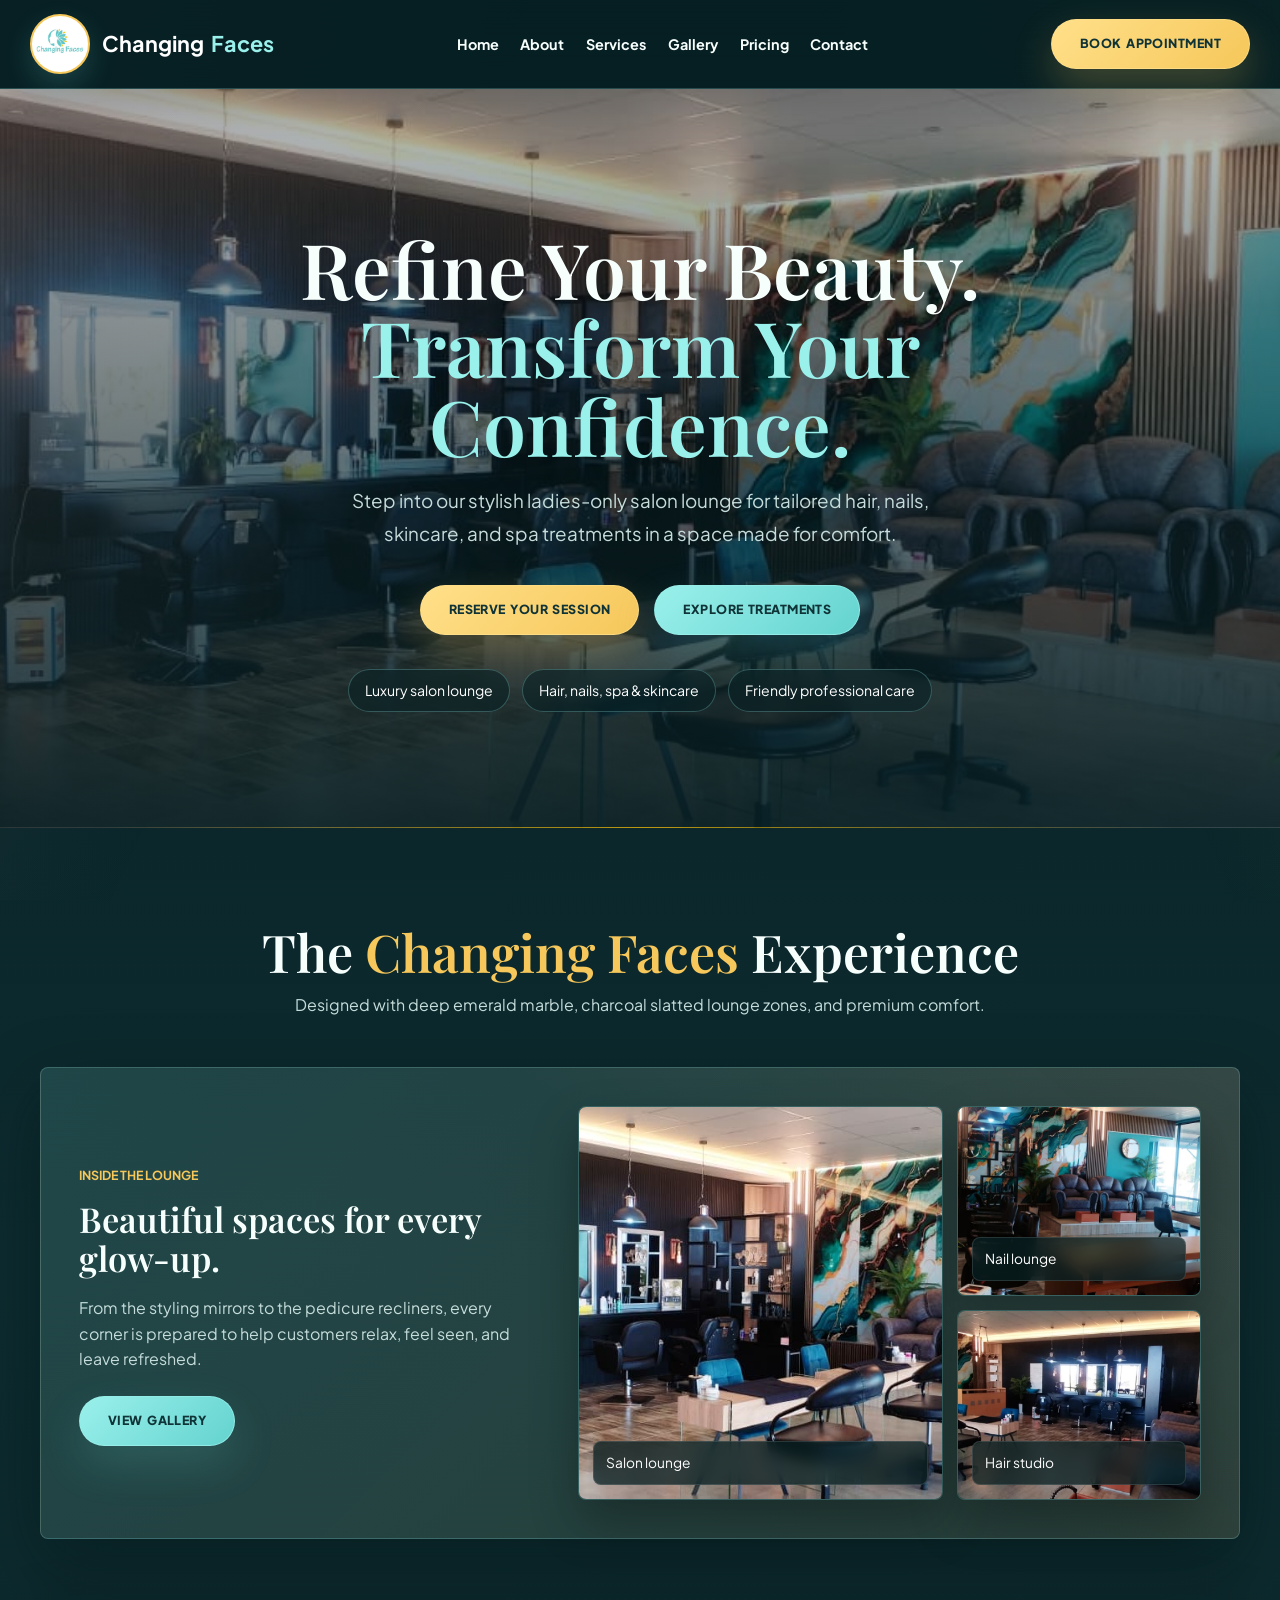
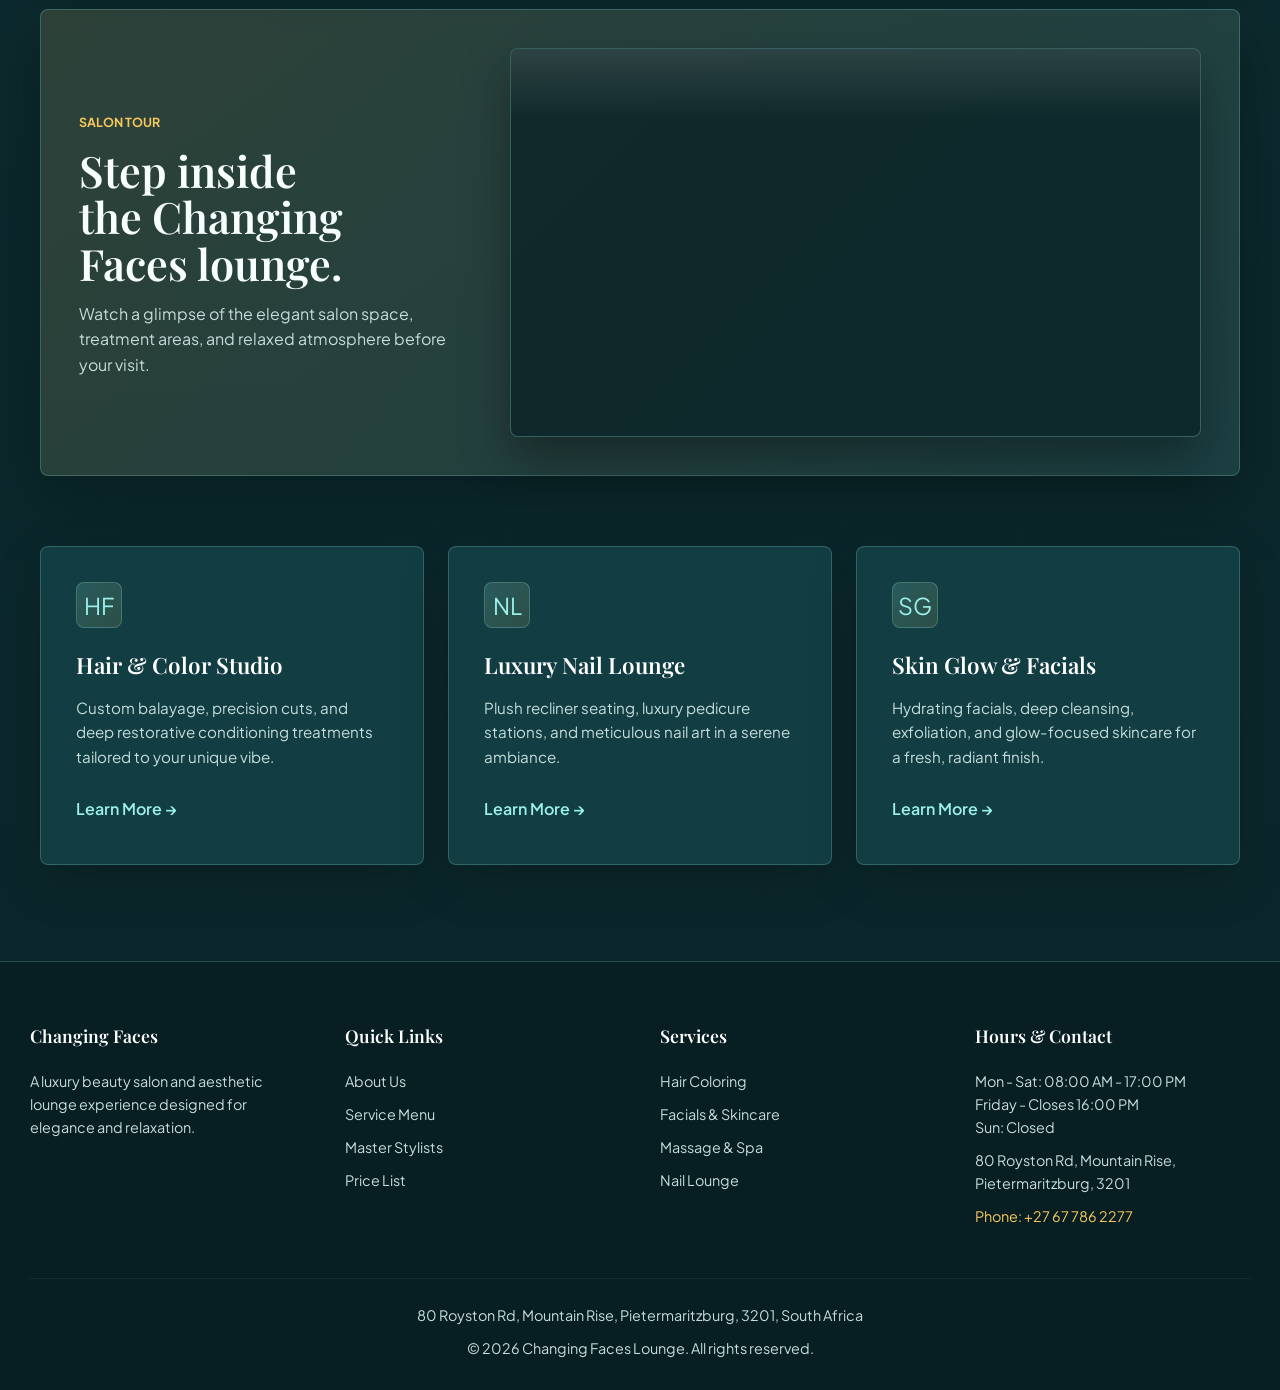
==== index.html @ 9267ea45 "Add files via upload" ====
<!DOCTYPE html>
<html lang="en">
<head>
  <meta charset="UTF-8">
    <meta name="viewport" content="width=device-width, initial-scale=1.0, maximum-scale=1.0, user-scalable=no">
    <title>Changing Faces | Luxury Beauty, Salon & Spa Lounge</title>
   <link rel="icon" type="image/png" sizes="32x32" href="images/Logo.jpeg">
   <link rel="icon" type="image/png" sizes="16x16" href="images/Logo.jpeg">
   <link rel="apple-touch-icon" sizes="180x180" href="images/Logo.jpeg">
  <link rel="stylesheet" href="styles.css">
  <link rel="preconnect" href="https://fonts.googleapis.com">
  <link rel="preconnect" href="https://fonts.gstatic.com" crossorigin>
  <link href="https://fonts.googleapis.com/css2?family=Playfair+Display:ital,wght@0,600;0,700;1,400&family=Plus+Jakarta+Sans:wght@400;500;600;700&display=swap" rel="stylesheet">
</head>
<body>

  <!-- Navigation -->
  <header class="header">
    <div class="nav-container">
      <a href="index.html" class="logo-brand">
        <img src="images/Logo.jpeg" alt="Changing Faces logo" class="site-logo">
        <span class="brand-name">Changing <span class="teal-text">Faces</span></span>
      </a>
      <ul class="nav-menu">
        <li><a href="index.html" class="nav-link">Home</a></li>
        <li><a href="about.html" class="nav-link">About</a></li>
        <li><a href="services.html" class="nav-link">Services</a></li>
        <li><a href="gallery.html" class="nav-link">Gallery</a></li>
        <li><a href="pricing.html" class="nav-link">Pricing</a></li>
        <li><a href="contact.html" class="nav-link">Contact</a></li>
      </ul>
      <a href="https://wa.me/27677862277?text=Hi%20Changing%20Faces%2C%20I%20would%20like%20to%20make%20an%20inquiry." class="btn-gold">Book Appointment</a>
    </div>
  </header>

  <!-- Hero Section -->
  <section class="hero home-hero">
    <h1 class="hero-title">Refine Your Beauty.<br><span class="teal-text">Transform Your Confidence.</span></h1>
    <p class="hero-subtitle">Step into our stylish ladies-only salon lounge for tailored hair, nails, skincare, and spa treatments in a space made for comfort.</p>
    <div class="hero-actions">
      <a href="https://wa.me/27677862277?text=Hi%20Changing%20Faces%2C%20I%20would%20like%20to%20make%20an%20inquiry." class="btn-gold">Reserve Your Session</a>
      <a href="services.html" class="btn-primary">Explore Treatments</a>
    </div>
    <div class="hero-points" aria-label="Changing Faces highlights">
      <span>Luxury salon lounge</span>
      <span>Hair, nails, spa & skincare</span>
      <span>Friendly professional care</span>
    </div>
  </section>

  <!-- Highlights Grid -->
  <main class="container">
    <h2 class="section-title">The <span class="gold-text">Changing Faces</span> Experience</h2>
    <p class="section-desc">Designed with deep emerald marble, charcoal slatted lounge zones, and premium comfort.</p>

    <section class="salon-showcase" aria-label="Changing Faces salon interior">
      <div class="showcase-copy">
        <span class="eyebrow">Inside The Lounge</span>
        <h2>Beautiful spaces for every glow-up.</h2>
        <p>From the styling mirrors to the pedicure recliners, every corner is prepared to help customers relax, feel seen, and leave refreshed.</p>
        <a href="gallery.html" class="btn-primary">View Gallery</a>
      </div>
      <div class="photo-collage">
        <figure class="photo-card photo-card-large">
          <img src="images/Pic 4.jpg" alt="Changing Faces salon chairs and lounge area">
          <figcaption>Salon lounge</figcaption>
        </figure>
        <figure class="photo-card">
          <img src="images/Pic 2.jpg" alt="Luxury pedicure recliners and salon seating">
          <figcaption>Nail lounge</figcaption>
        </figure>
        <figure class="photo-card">
          <img src="images/Pic 3.jpg" alt="Hair styling station inside Changing Faces">
          <figcaption>Hair studio</figcaption>
        </figure>
      </div>
    </section>

    <section class="video-feature" aria-label="Changing Faces salon video tour">
      <div class="video-copy">
        <span class="eyebrow">Salon Tour</span>
        <h2>Step inside the Changing Faces lounge.</h2>
        <p>Watch a glimpse of the elegant salon space, treatment areas, and relaxed atmosphere before your visit.</p>
      </div>
      <div class="video-frame">
        <iframe
          src="https://drive.google.com/file/d/1gehz0PmXi0O-mZowRQmbbUxDyWVu-AMi/preview"
          title="Changing Faces salon video tour"
          allow="autoplay; fullscreen"
          allowfullscreen
          loading="lazy"></iframe>
      </div>
    </section>

    <div class="grid-3">
      <div class="card">
        <div class="card-icon" aria-hidden="true">HF</div>
        <h3 class="card-title">Hair & Color Studio</h3>
        <p class="card-text">Custom balayage, precision cuts, and deep restorative conditioning treatments tailored to your unique vibe.</p>
        <a href="hair-styling.html" class="teal-text" style="font-weight: 600;">Learn More &rarr;</a>
      </div>

      <div class="card">
        <div class="card-icon" aria-hidden="true">NL</div>
        <h3 class="card-title">Luxury Nail Lounge</h3>
        <p class="card-text">Plush recliner seating, luxury pedicure stations, and meticulous nail art in a serene ambiance.</p>
        <a href="nail-lounge.html" class="teal-text" style="font-weight: 600;">Learn More &rarr;</a>
      </div>

      <div class="card">
        <div class="card-icon" aria-hidden="true">SG</div>
        <h3 class="card-title">Skin Glow & Facials</h3>
        <p class="card-text">Hydrating facials, deep cleansing, exfoliation, and glow-focused skincare for a fresh, radiant finish.</p>
        <a href="facials-skincare.html" class="teal-text" style="font-weight: 600;">Learn More &rarr;</a>
      </div>
    </div>
  </main>

  <!-- Footer -->
  <footer class="footer">
    <div class="footer-grid">
      <div>
        <h3 class="footer-title">Changing Faces</h3>
        <p>A luxury beauty salon and aesthetic lounge experience designed for elegance and relaxation.</p>
      </div>
      <div>
        <h4 class="footer-title">Quick Links</h4>
        <ul class="footer-links">
          <li><a href="about.html">About Us</a></li>
          <li><a href="services.html">Service Menu</a></li>
          <li><a href="team.html">Master Stylists</a></li>
          <li><a href="pricing.html">Price List</a></li>
        </ul>
      </div>
      <div>
        <h4 class="footer-title">Services</h4>
        <ul class="footer-links">
          <li><a href="hair-coloring.html">Hair Coloring</a></li>
          <li><a href="facials-skincare.html">Facials & Skincare</a></li>
          <li><a href="massage-spa.html">Massage & Spa</a></li>
          <li><a href="nail-lounge.html">Nail Lounge</a></li>
        </ul>
      </div>
      <div>
        <h4 class="footer-title">Hours & Contact</h4>
        <p>Mon - Sat: 08:00 AM - 17:00 PM</p>
        <p>Friday - Closes 16:00 PM</p>
        <p>Sun: Closed </p>
        <p style="margin-top: 10px;">80 Royston Rd, Mountain Rise, Pietermaritzburg, 3201</p>
        <p style="margin-top: 10px;" class="gold-text">Phone: +27 67 786 2277</p>
      </div>
    </div>
    <div class="footer-bottom">
      <p class="footer-address">80 Royston Rd, Mountain Rise, Pietermaritzburg, 3201, South Africa</p>
      <p>&copy; 2026 Changing Faces Lounge. All rights reserved.</p>
    </div>
  </footer>

</body>
</html>
---- styles.css ----
/* ==========================================================================
   CHANGING FACES LUXURY SALON & SPA - MAIN STYLESHEET
   Palette: Logo Aqua (#60C8C8), Petal Yellow (#F8C000), Deep Teal (#123A3E)
   ========================================================================== */

:root {
  --primary-teal: #64d3cf;
  --teal-light: #9af0eb;
  --teal-dark: #0f3337;
  --accent-gold: #f6c75a;
  --gold-hover: #ffe08a;
  --rose-accent: #eaa0a8;
  --ink: #071f23;
  --bg-dark: #0d2b2f;
  --bg-card: rgba(20, 67, 72, 0.86);
  --bg-light: #f8fcfb;
  --text-main: #f7fffd;
  --text-dark: #173134;
  --text-muted: #c5dcda;
  --border-color: rgba(154, 240, 235, 0.22);
  --shadow-soft: 0 24px 70px rgba(3, 18, 20, 0.42);
  --shadow-glow: 0 18px 44px rgba(100, 211, 207, 0.18);
  --font-heading: 'Playfair Display', serif;
  --font-body: 'Plus Jakarta Sans', sans-serif;
  --transition: all 0.35s cubic-bezier(0.4, 0, 0.2, 1);
}

/* Reset & Base Styles */
* {
  margin: 0;
  padding: 0;
  box-sizing: border-box;
}

body {
  font-family: var(--font-body), system-ui, sans-serif;
  background:
    linear-gradient(180deg, #071f23 0%, var(--bg-dark) 42%, #0a2529 100%);
  color: var(--text-main);
  line-height: 1.6;
  overflow-x: hidden;
  width: 100%;
  min-height: 100vh;
}

body::before {
  content: '';
  position: fixed;
  inset: 0;
  pointer-events: none;
  background:
    linear-gradient(115deg, rgba(234, 160, 168, 0.08), transparent 32%),
    linear-gradient(245deg, rgba(246, 199, 90, 0.08), transparent 28%);
  z-index: -1;
}

a {
  text-decoration: none;
  color: inherit;
  transition: var(--transition);
}

img {
  max-width: 100%;
  display: block;
}

::selection {
  background: rgba(246, 199, 90, 0.32);
  color: #fff;
}

/* Typography */
h1, h2, h3, h4 {
  font-family: var(--font-heading), Georgia, serif;
  font-weight: 600;
  letter-spacing: 0;
}

.gold-text {
  color: var(--accent-gold);
}

.teal-text {
  color: var(--teal-light);
}

/* Buttons & Interactive Elements */
.btn-primary {
  display: inline-flex;
  align-items: center;
  justify-content: center;
  min-height: 48px;
  padding: 14px 28px;
  background: linear-gradient(135deg, var(--teal-light), var(--primary-teal));
  color: var(--teal-dark);
  border: 1px solid rgba(154, 240, 235, 0.72);
  border-radius: 999px;
  font-weight: 800;
  letter-spacing: 0.035em;
  word-spacing: 0.16em;
  text-transform: uppercase;
  font-size: 0.78rem;
  cursor: pointer;
  box-shadow: var(--shadow-glow);
  transition: var(--transition);
  text-align: center;
}

.btn-primary:hover {
  transform: translateY(-2px);
  box-shadow: 0 20px 42px rgba(100, 211, 207, 0.28);
  background: linear-gradient(135deg, #c3fffb, var(--primary-teal));
}

.btn-gold {
  display: inline-flex;
  align-items: center;
  justify-content: center;
  min-height: 48px;
  padding: 14px 28px;
  background: linear-gradient(135deg, var(--gold-hover), var(--accent-gold));
  color: var(--teal-dark);
  border: 1px solid rgba(255, 224, 138, 0.7);
  border-radius: 999px;
  font-weight: 800;
  letter-spacing: 0.035em;
  word-spacing: 0.16em;
  text-transform: uppercase;
  font-size: 0.78rem;
  cursor: pointer;
  box-shadow: 0 18px 42px rgba(246, 199, 90, 0.24);
  transition: var(--transition);
  text-align: center;
}

.btn-gold:hover {
  transform: translateY(-2px);
  box-shadow: 0 22px 48px rgba(255, 224, 138, 0.35);
  background: linear-gradient(135deg, #fff0b8, var(--accent-gold));
}

/* Header & Navigation */
.header {
  position: sticky;
  top: 0;
  width: 100%;
  background: rgba(7, 31, 35, 0.84);
  backdrop-filter: blur(18px);
  border-bottom: 1px solid var(--border-color);
  box-shadow: 0 16px 40px rgba(0, 0, 0, 0.2);
  z-index: 1000;
}

.nav-container {
  max-width: 1300px;
  margin: 0 auto;
  display: flex;
  justify-content: space-between;
  align-items: center;
  gap: 22px;
  padding: 14px 30px;
}

.logo-brand {
  display: flex;
  align-items: center;
  gap: 12px;
  font-size: 1.35rem;
  font-weight: 700;
  color: #FFFFFF;
}

.site-logo {
  width: 60px;
  height: 60px;
  object-fit: contain;
  border-radius: 50%;
  background: #FFFFFF;
  padding: 4px;
  border: 2px solid var(--accent-gold);
  box-shadow: 0 12px 28px rgba(100, 211, 207, 0.2);
}

.brand-name {
  display: inline-flex;
  flex-wrap: wrap;
  column-gap: 0.32em;
  line-height: 1.1;
}

.nav-menu {
  display: flex;
  align-items: center;
  gap: clamp(12px, 1.7vw, 24px);
  list-style: none;
  min-width: 0;
}

.nav-link {
  font-size: 0.9rem;
  font-weight: 700;
  color: var(--text-main);
  position: relative;
  padding: 6px 0;
  white-space: nowrap;
}

.nav-link::after {
  content: '';
  position: absolute;
  bottom: 0;
  left: 0;
  width: 0%;
  height: 2px;
  background-color: var(--accent-gold);
  transition: var(--transition);
}

.nav-link:hover {
  color: var(--teal-light);
}

.nav-link:hover::after {
  width: 100%;
}

/* Hero Section */
.hero {
  position: relative;
  padding: clamp(92px, 12vw, 140px) 30px clamp(76px, 10vw, 116px);
  min-height: min(660px, calc(100svh - 84px));
  display: flex;
  flex-direction: column;
  justify-content: center;
  align-items: center;
  background:
    linear-gradient(180deg, rgba(7, 31, 35, 0.36), rgba(7, 31, 35, 0.94)),
    linear-gradient(120deg, rgba(234, 160, 168, 0.17), transparent 34%),
    radial-gradient(circle at center, rgba(100, 211, 207, 0.22) 0%, rgba(13, 43, 47, 1) 70%);
  background-position: center;
  background-size: cover;
  text-align: center;
  overflow: hidden;
}

.hero::after {
  content: '';
  position: absolute;
  inset: auto 8% 0;
  height: 1px;
  background: linear-gradient(90deg, transparent, rgba(248, 192, 0, 0.7), transparent);
}

.home-hero {
  background-image:
    linear-gradient(180deg, rgba(7, 31, 35, 0.28), rgba(7, 31, 35, 0.92)),
    linear-gradient(110deg, rgba(234, 160, 168, 0.18), transparent 36%),
    url("images/Pic 4.jpg");
}

.gallery-hero {
  background-image:
    linear-gradient(180deg, rgba(7, 31, 35, 0.28), rgba(7, 31, 35, 0.93)),
    linear-gradient(110deg, rgba(246, 199, 90, 0.15), transparent 36%),
    url("images/Pic 2.jpg");
}

.hero-title {
  position: relative;
  z-index: 1;
  max-width: 920px;
  font-size: clamp(2.35rem, 6vw, 5.2rem);
  margin-bottom: 20px;
  line-height: 1.02;
  text-shadow: 0 12px 34px rgba(0, 0, 0, 0.48);
  text-wrap: balance;
}

.hero-subtitle {
  position: relative;
  z-index: 1;
  max-width: min(650px, 100%);
  margin: 0 auto 35px;
  color: var(--text-muted);
  font-size: clamp(1rem, 1.6vw, 1.18rem);
  line-height: 1.75;
}

.hero-actions {
  position: relative;
  z-index: 1;
  display: flex;
  gap: 15px;
  justify-content: center;
  flex-wrap: wrap;
}

.hero-points {
  position: relative;
  z-index: 1;
  display: flex;
  justify-content: center;
  flex-wrap: wrap;
  gap: 12px;
  margin-top: 34px;
}

.hero-points span {
  padding: 9px 16px;
  color: #FFFFFF;
  background: rgba(7, 31, 35, 0.58);
  border: 1px solid rgba(154, 240, 235, 0.26);
  border-radius: 999px;
  backdrop-filter: blur(8px);
  font-size: 0.88rem;
}

/* Page Layouts & Grids */
.container {
  max-width: 1250px;
  margin: 0 auto;
  padding: clamp(56px, 8vw, 96px) 25px;
}

.section-title {
  text-align: center;
  font-size: clamp(2rem, 4.5vw, 3.25rem);
  margin-bottom: 12px;
  line-height: 1.08;
  text-wrap: balance;
}

.section-desc {
  text-align: center;
  color: var(--text-muted);
  max-width: 760px;
  margin-left: auto;
  margin-right: auto;
  margin-bottom: 50px;
}

.grid-3 {
  display: grid;
  grid-template-columns: repeat(auto-fit, minmax(min(100%, 300px), 1fr));
  gap: 24px;
}

.salon-showcase {
  display: grid;
  grid-template-columns: 0.85fr 1.15fr;
  gap: 38px;
  align-items: center;
  margin-bottom: 70px;
  padding: clamp(22px, 4vw, 38px);
  background:
    linear-gradient(135deg, rgba(100, 211, 207, 0.13), rgba(246, 199, 90, 0.09)),
    linear-gradient(220deg, rgba(234, 160, 168, 0.08), transparent 42%),
    rgba(255, 255, 255, 0.035);
  border: 1px solid var(--border-color);
  border-radius: 8px;
  box-shadow: var(--shadow-soft);
}

.eyebrow {
  display: inline-block;
  margin-bottom: 14px;
  color: var(--accent-gold);
  font-size: 0.78rem;
  font-weight: 700;
  text-transform: uppercase;
  letter-spacing: 0;
}

.showcase-copy h2,
.gallery-cta h2 {
  font-size: 2.15rem;
  line-height: 1.15;
  margin-bottom: 16px;
}

.showcase-copy p,
.gallery-cta p {
  color: var(--text-muted);
  margin-bottom: 24px;
}

.photo-collage {
  display: grid;
  grid-template-columns: 1.2fr 0.8fr;
  grid-template-rows: repeat(2, 190px);
  gap: 14px;
}

.photo-card,
.gallery-item {
  position: relative;
  overflow: hidden;
  border-radius: 8px;
  border: 1px solid rgba(154, 240, 235, 0.26);
  background: rgba(7, 31, 35, 0.55);
  box-shadow: 0 22px 48px rgba(0, 0, 0, 0.3);
}

.photo-card-large {
  grid-row: span 2;
}

.photo-card img,
.gallery-item img {
  width: 100%;
  height: 100%;
  object-fit: cover;
  transition: transform 0.45s ease;
}

.photo-card:hover img,
.gallery-item:hover img {
  transform: scale(1.04);
}

.photo-card figcaption,
.gallery-item figcaption {
  position: absolute;
  left: 14px;
  right: 14px;
  bottom: 14px;
  padding: 10px 12px;
  color: #FFFFFF;
  background: rgba(7, 31, 35, 0.74);
  border: 1px solid rgba(255, 255, 255, 0.12);
  border-radius: 8px;
  font-size: 0.86rem;
  backdrop-filter: blur(8px);
}

.gallery-grid {
  display: grid;
  grid-template-columns: repeat(2, minmax(0, 1fr));
  grid-auto-rows: clamp(260px, 34vw, 380px);
  gap: 22px;
}

.gallery-wide {
  grid-column: span 2;
}

.gallery-category {
  margin-top: 56px;
}

.gallery-category:first-of-type {
  margin-top: 0;
}

.category-heading {
  max-width: 760px;
  margin: 0 auto 24px;
  text-align: center;
}

.category-heading h2,
.category-heading h3 {
  font-size: clamp(1.75rem, 3vw, 2.45rem);
  line-height: 1.12;
  text-wrap: balance;
}

.gallery-grid-compact {
  grid-template-columns: repeat(2, minmax(0, 1fr));
  max-width: 920px;
  margin-left: auto;
  margin-right: auto;
}

.gallery-item-portrait {
  grid-row: span 2;
}

.team-photo-section {
  margin-top: 70px;
}

.gallery-cta {
  margin-top: 42px;
  padding: clamp(26px, 5vw, 48px);
  text-align: center;
  background:
    linear-gradient(135deg, rgba(100, 211, 207, 0.15), rgba(246, 199, 90, 0.1)),
    linear-gradient(220deg, rgba(234, 160, 168, 0.08), transparent 42%),
    rgba(255, 255, 255, 0.03);
  border: 1px solid var(--border-color);
  border-radius: 8px;
  box-shadow: var(--shadow-soft);
}

.video-feature {
  display: grid;
  grid-template-columns: minmax(260px, 0.72fr) minmax(0, 1.28fr);
  gap: clamp(22px, 4vw, 42px);
  align-items: center;
  margin: 0 0 70px;
  padding: clamp(22px, 4vw, 38px);
  background:
    linear-gradient(135deg, rgba(246, 199, 90, 0.11), rgba(100, 211, 207, 0.1)),
    rgba(255, 255, 255, 0.035);
  border: 1px solid var(--border-color);
  border-radius: 8px;
  box-shadow: var(--shadow-soft);
}

.video-feature-gallery {
  margin-bottom: 42px;
}

.video-copy h2 {
  font-size: clamp(1.8rem, 3.4vw, 2.7rem);
  line-height: 1.08;
  margin-bottom: 14px;
  text-wrap: balance;
}

.video-copy p {
  color: var(--text-muted);
}

.video-frame {
  position: relative;
  overflow: hidden;
  aspect-ratio: 16 / 9;
  border-radius: 8px;
  border: 1px solid rgba(154, 240, 235, 0.28);
  background: rgba(7, 31, 35, 0.68);
  box-shadow: 0 22px 48px rgba(0, 0, 0, 0.34);
}

.video-frame::before {
  content: '';
  position: absolute;
  inset: 0;
  pointer-events: none;
  background: linear-gradient(180deg, rgba(255, 255, 255, 0.12), transparent 18%);
  z-index: 1;
}

.video-frame video,
.video-frame iframe {
  width: 100%;
  height: 100%;
  display: block;
}

.video-frame video {
  object-fit: cover;
}

.video-frame iframe {
  border: 0;
}

/* Interactive Cards with Hover Animation */
.card {
  background: var(--bg-card);
  border: 1px solid var(--border-color);
  border-radius: 8px;
  padding: clamp(24px, 4vw, 35px);
  position: relative;
  overflow: hidden;
  transition: var(--transition);
  box-shadow: 0 18px 48px rgba(0, 0, 0, 0.18);
  backdrop-filter: blur(12px);
}

.card::before {
  content: '';
  position: absolute;
  top: 0;
  left: 0;
  width: 100%;
  height: 3px;
  background: linear-gradient(90deg, var(--primary-teal), var(--accent-gold));
  opacity: 0;
  transition: var(--transition);
}

.card:hover {
  transform: translateY(-6px);
  border-color: rgba(154, 240, 235, 0.42);
  box-shadow: 0 24px 60px rgba(0, 0, 0, 0.34);
}

.card:hover::before {
  opacity: 1;
}

.card-icon {
  width: 46px;
  height: 46px;
  display: inline-flex;
  align-items: center;
  justify-content: center;
  background: linear-gradient(135deg, rgba(154, 240, 235, 0.16), rgba(246, 199, 90, 0.12));
  border: 1px solid rgba(154, 240, 235, 0.22);
  border-radius: 8px;
  font-size: 1.45rem;
  color: var(--teal-light);
  margin-bottom: 20px;
}

.card-title {
  font-size: 1.4rem;
  margin-bottom: 12px;
  color: #FFFFFF;
}

.card-text {
  color: var(--text-muted);
  font-size: 0.95rem;
  margin-bottom: 20px;
}

.card a:not(.btn-primary):not(.btn-gold) {
  display: inline-flex;
  min-height: 40px;
  align-items: center;
}

/* Pricing */
.pricing-container {
  max-width: 1180px;
}

.pricing-note {
  max-width: 740px;
  margin: 0 auto 34px;
  text-align: center;
  color: var(--text-muted);
}

.pricing-note p {
  margin: 0;
}

.pricing-grid {
  display: grid;
  grid-template-columns: repeat(2, minmax(0, 1fr));
  gap: 22px;
}

.pricing-card {
  padding: clamp(22px, 3vw, 30px);
}

.pricing-card .card-title {
  margin-bottom: 16px;
}

.pricing-card-wide {
  grid-column: 1 / -1;
}

.price-list {
  display: grid;
  gap: 0;
}

.price-list-two-column {
  grid-template-columns: repeat(2, minmax(0, 1fr));
  column-gap: 34px;
}

.price-row {
  display: grid;
  grid-template-columns: minmax(0, 1fr) auto;
  gap: 16px;
  align-items: baseline;
  padding: 11px 0;
  border-bottom: 1px solid var(--border-color);
  color: var(--text-main);
}

.price-row:last-child {
  border-bottom: 0;
}

.price-row span:first-child {
  min-width: 0;
  color: rgba(247, 255, 253, 0.9);
}

.price-row span:last-child {
  color: var(--accent-gold);
  font-weight: 800;
  white-space: nowrap;
}

.price-footnote {
  margin-top: 14px;
  color: var(--text-muted);
  font-size: 0.88rem;
}

.pricing-actions {
  margin-top: 36px;
  text-align: center;
}

/* Forms */
.form-group {
  margin-bottom: 20px;
}

.form-control {
  width: 100%;
  min-height: 50px;
  padding: 14px 18px;
  background: rgba(255, 255, 255, 0.055);
  border: 1px solid var(--border-color);
  border-radius: 8px;
  color: #FFFFFF;
  font-family: inherit;
  font-size: 1rem;
  transition: var(--transition);
}

.form-control:focus {
  outline: none;
  border-color: var(--accent-gold);
  background: rgba(255, 255, 255, 0.09);
  box-shadow: 0 0 0 4px rgba(246, 199, 90, 0.13);
}

.contact-location {
  margin-bottom: 24px;
}

.contact-location .card-title {
  margin-bottom: 10px;
}

.address-line {
  color: var(--text-muted);
  margin-bottom: 6px;
}

.address-link {
  display: inline-flex;
  align-items: center;
  min-height: 40px;
  margin-top: 10px;
  color: var(--accent-gold);
  font-weight: 700;
}

/* Footer */
.footer {
  background: #071f23;
  border-top: 1px solid var(--border-color);
  padding: 60px 30px 30px;
  color: var(--text-muted);
  font-size: 0.9rem;
}

.footer-grid {
  max-width: 1250px;
  margin: 0 auto;
  display: grid;
  grid-template-columns: repeat(auto-fit, minmax(220px, 1fr));
  gap: 40px;
  margin-bottom: 50px;
}

.footer-title {
  color: #FFFFFF;
  margin-bottom: 20px;
  font-size: 1.1rem;
}

.footer-links {
  list-style: none;
}

.footer-links li {
  margin-bottom: 10px;
}

.footer-links a:hover {
  color: var(--teal-light);
  padding-left: 5px;
}

.footer-bottom {
  text-align: center;
  padding-top: 25px;
  border-top: 1px solid rgba(255, 255, 255, 0.05);
}

.footer-address {
  margin-bottom: 10px;
  color: var(--text-muted);
}

/* Responsive Navigation */
@media (max-width: 900px) {
  .nav-container {
    display: grid;
    grid-template-columns: auto minmax(0, 1fr);
    align-items: center;
  }
  .logo-brand {
    grid-column: 1;
    grid-row: 1;
  }
  .header .btn-gold {
    grid-column: 2;
    grid-row: 1;
    justify-self: start;
  }
  .nav-menu {
    grid-column: 1 / -1;
    grid-row: 2;
    width: 100%;
    min-width: 0;
    max-width: calc(100vw - 36px);
    display: flex;
    gap: 8px;
    overflow-x: auto;
    padding: 8px 2px 2px;
    scrollbar-width: none;
    -webkit-overflow-scrolling: touch;
  }
  .nav-menu::-webkit-scrollbar {
    display: none;
  }
  .nav-menu li {
    flex: 0 0 auto;
  }
  .nav-link {
    display: inline-flex;
    align-items: center;
    min-height: 38px;
    padding: 8px 13px;
    background: rgba(255, 255, 255, 0.055);
    border: 1px solid rgba(154, 240, 235, 0.18);
    border-radius: 999px;
    font-size: 0.78rem;
  }
  .nav-link::after {
    display: none;
  }
  .hero-title {
    font-size: 2.4rem;
  }
  .nav-container {
    padding: 12px 18px;
  }
  .site-logo {
    width: 54px;
    height: 54px;
  }
  .logo-brand {
    font-size: 1.1rem;
  }
  .btn-gold {
    padding: 12px 18px;
    font-size: 0.75rem;
  }
}

@media (max-width: 600px) {
  body {
    line-height: 1.58;
  }
  .nav-container,
  .container {
    max-width: 100%;
  }
  .nav-container {
    gap: 12px;
    justify-content: space-between;
    padding: 10px 14px 12px;
  }
  .logo-brand {
    flex: 0 0 auto;
  }
  .brand-name {
    display: none;
  }
  .site-logo {
    width: 50px;
    height: 50px;
  }
  .header .btn-gold {
    flex: 0 1 150px;
    min-height: 42px;
    padding: 9px 12px;
    max-width: 150px;
    white-space: normal;
    text-align: center;
    line-height: 1.2;
    font-size: 0.68rem;
    word-spacing: 0.04em;
  }
  .hero {
    min-height: auto;
    padding: 78px 18px 58px;
    align-items: flex-start;
    text-align: left;
  }
  .hero-title {
    font-size: clamp(2rem, 10vw, 2.65rem);
    max-width: min(100%, 360px);
    line-height: 1.04;
    overflow-wrap: normal;
  }
  .hero-subtitle {
    font-size: 0.98rem;
    max-width: 340px;
    margin-bottom: 26px;
  }
  .hero-actions {
    width: 100%;
    gap: 10px;
    justify-content: flex-start;
  }
  .hero .btn-gold,
  .hero .btn-primary {
    width: min(100%, 320px);
    text-align: center;
  }
  .hero-points {
    justify-content: flex-start;
    gap: 8px;
    margin-top: 24px;
  }
  .hero-points span {
    padding: 8px 11px;
    font-size: 0.76rem;
  }
  .container {
    padding-left: 18px;
    padding-right: 18px;
  }
  .section-title {
    font-size: clamp(1.9rem, 9vw, 2.45rem);
    max-width: 360px;
    margin-left: auto;
    margin-right: auto;
  }
  .section-desc {
    max-width: 340px;
    margin-bottom: 32px;
  }
  .grid-3 {
    grid-template-columns: 1fr;
    gap: 16px;
  }
  .pricing-grid,
  .price-list-two-column {
    grid-template-columns: 1fr;
  }
  .pricing-card-wide {
    grid-column: auto;
  }
  .card {
    padding: 24px 20px;
  }
  .card:hover {
    transform: none;
  }
}

@media (max-width: 850px) {
  .salon-showcase {
    grid-template-columns: 1fr;
    padding: 24px;
  }
  .video-feature {
    grid-template-columns: 1fr;
    margin-bottom: 52px;
  }
  .photo-collage {
    grid-template-rows: repeat(3, 210px);
  }
  .photo-card-large {
    grid-row: span 1;
  }
  .gallery-grid,
  .gallery-wide {
    grid-template-columns: 1fr;
    grid-column: auto;
  }
  .gallery-item-portrait {
    grid-row: auto;
  }
}

@media (max-width: 520px) {
  .photo-collage,
  .gallery-grid {
    display: block;
  }
  .photo-card,
  .gallery-item {
    height: 250px;
    margin-bottom: 16px;
  }
  .gallery-item.gallery-wide {
    height: 300px;
  }
  .gallery-item-portrait {
    height: 390px;
  }
  .gallery-category {
    margin-top: 42px;
  }
  .category-heading {
    margin-bottom: 18px;
  }
  .salon-showcase,
  .gallery-cta,
  .video-feature {
    padding: 22px 18px;
  }
  .showcase-copy h2,
  .gallery-cta h2,
  .video-copy h2 {
    font-size: 1.7rem;
  }
  .video-frame {
    aspect-ratio: 4 / 5;
  }
  .footer {
    padding: 44px 20px 26px;
  }
  .footer-grid {
    gap: 26px;
  }
}

@media (hover: none) {
  .photo-card:hover img,
  .gallery-item:hover img,
  .card:hover,
  .btn-primary:hover,
  .btn-gold:hover {
    transform: none;
  }
}
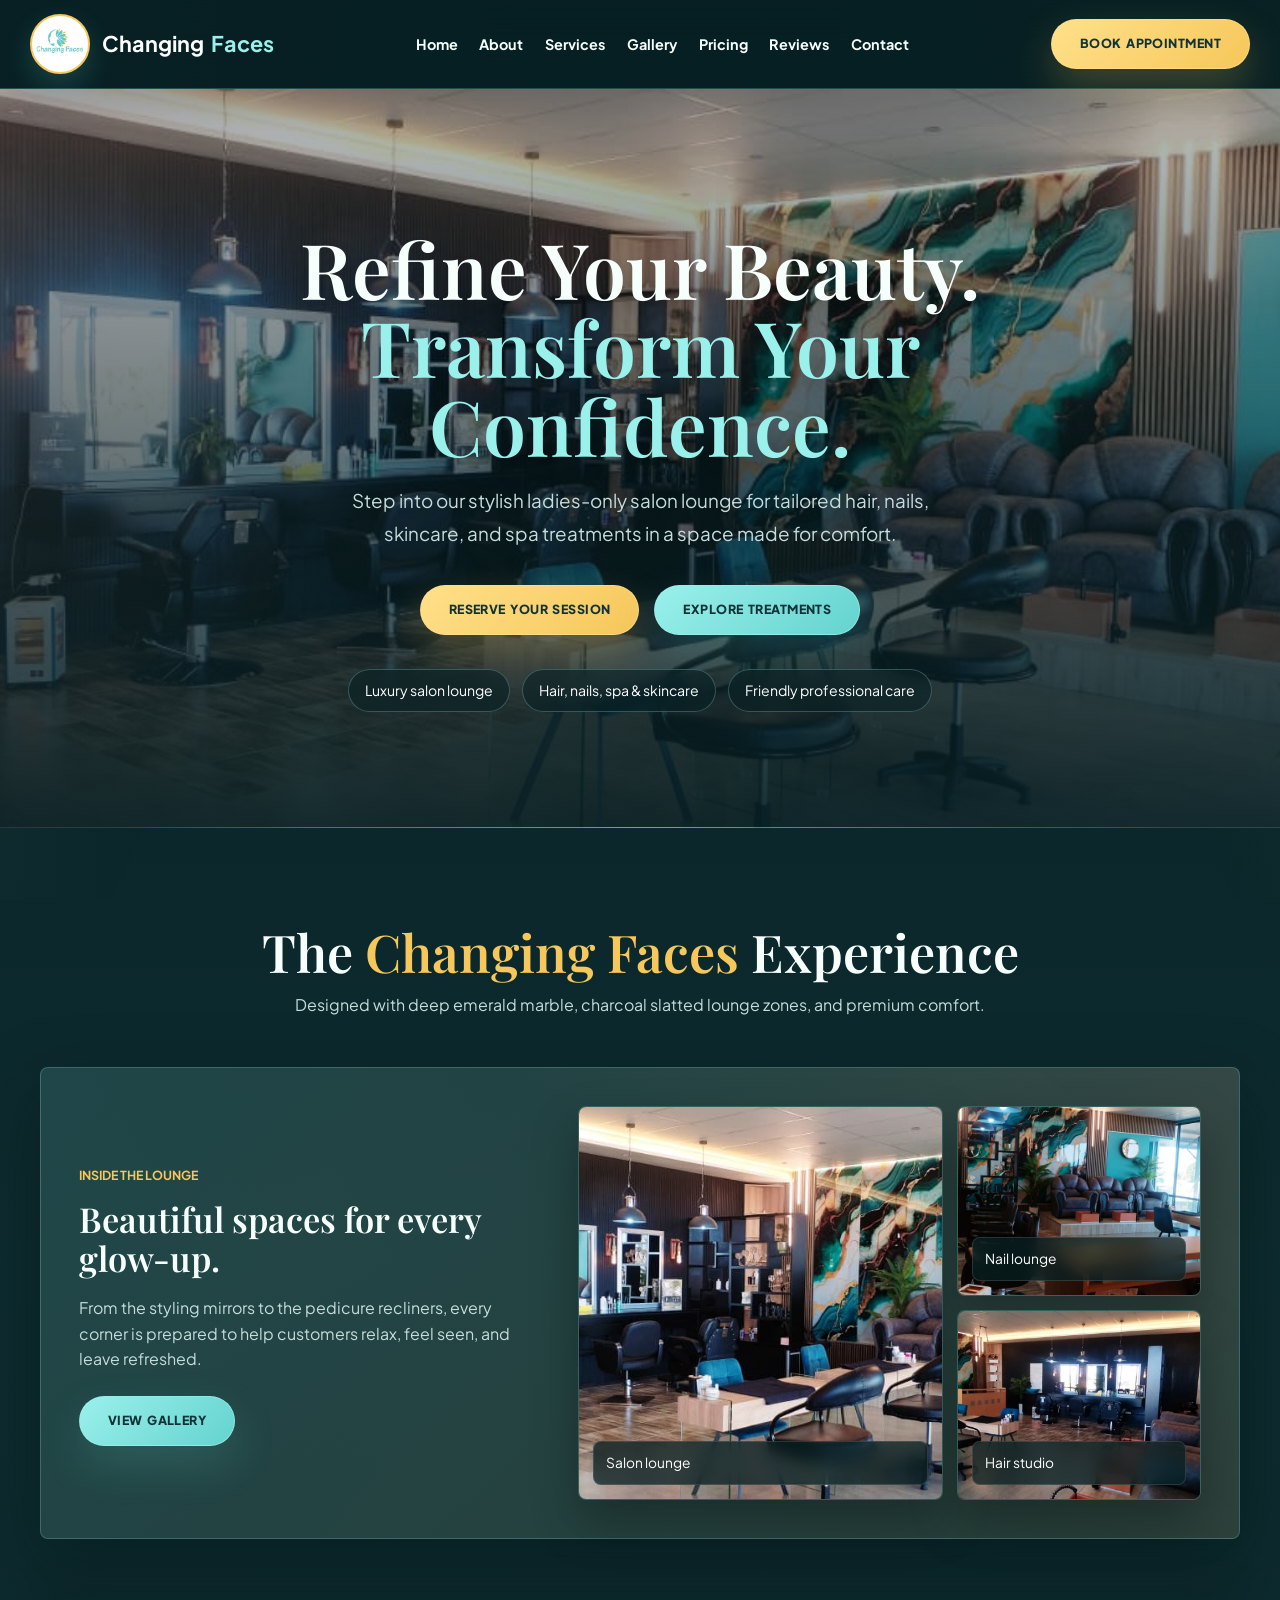
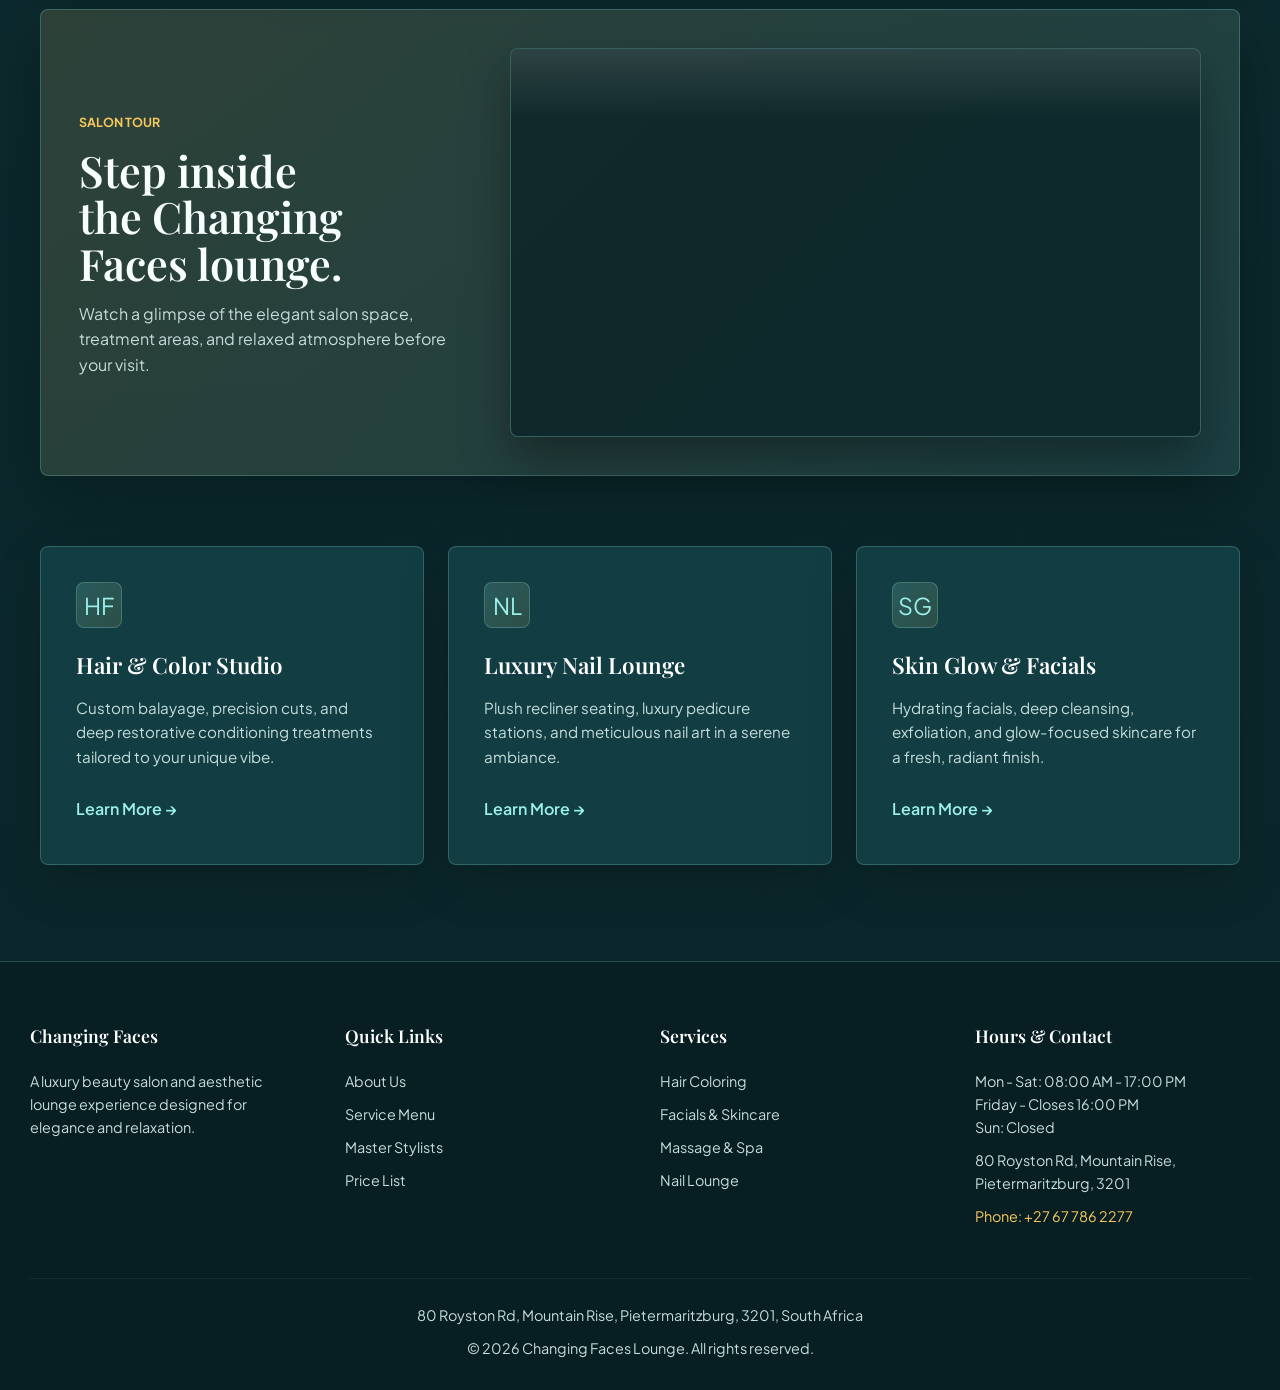
==== commit aa3efb5a: "Update index.html" ====
--- a/index.html
+++ b/index.html
@@ -2,11 +2,13 @@
 <html lang="en">
 <head>
   <meta charset="UTF-8">
-    <meta name="viewport" content="width=device-width, initial-scale=1.0, maximum-scale=1.0, user-scalable=no">
-    <title>Changing Faces | Luxury Beauty, Salon & Spa Lounge</title>
-   <link rel="icon" type="image/png" sizes="32x32" href="images/Logo.jpeg">
-   <link rel="icon" type="image/png" sizes="16x16" href="images/Logo.jpeg">
-   <link rel="apple-touch-icon" sizes="180x180" href="images/Logo.jpeg">
+  <meta name="viewport" content="width=device-width, initial-scale=1.0, maximum-scale=1.0, user-scalable=no">
+  <title>Changing Faces | Luxury Beauty, Salon & Spa Lounge</title>
+  <link rel="icon" href="favicon.ico" sizes="any">
+  <link rel="icon" type="image/png" sizes="48x48" href="favicon-48x48.png">
+  <link rel="apple-touch-icon" sizes="180x180" href="apple-touch-icon.png">
+  <link rel="manifest" href="site.webmanifest">
+  <meta name="theme-color" content="#5bc4c6">
   <link rel="stylesheet" href="styles.css">
   <link rel="preconnect" href="https://fonts.googleapis.com">
   <link rel="preconnect" href="https://fonts.gstatic.com" crossorigin>
@@ -27,6 +29,7 @@
         <li><a href="services.html" class="nav-link">Services</a></li>
         <li><a href="gallery.html" class="nav-link">Gallery</a></li>
         <li><a href="pricing.html" class="nav-link">Pricing</a></li>
+         <li><a href="reviews.html" class="nav-link">Reviews</a></li>
         <li><a href="contact.html" class="nav-link">Contact</a></li>
       </ul>
       <a href="https://wa.me/27677862277?text=Hi%20Changing%20Faces%2C%20I%20would%20like%20to%20make%20an%20inquiry." class="btn-gold">Book Appointment</a>
@@ -53,11 +56,11 @@
     <h2 class="section-title">The <span class="gold-text">Changing Faces</span> Experience</h2>
     <p class="section-desc">Designed with deep emerald marble, charcoal slatted lounge zones, and premium comfort.</p>
 
-    <section class="salon-showcase" aria-label="Changing Faces salon interior">
-      <div class="showcase-copy">
-        <span class="eyebrow">Inside The Lounge</span>
-        <h2>Beautiful spaces for every glow-up.</h2>
-        <p>From the styling mirrors to the pedicure recliners, every corner is prepared to help customers relax, feel seen, and leave refreshed.</p>
+    <section class="salon-showcase" aria-label="Changing Faces salon interior">
+      <div class="showcase-copy">
+        <span class="eyebrow">Inside The Lounge</span>
+        <h2>Beautiful spaces for every glow-up.</h2>
+        <p>From the styling mirrors to the pedicure recliners, every corner is prepared to help customers relax, feel seen, and leave refreshed.</p>
         <a href="gallery.html" class="btn-primary">View Gallery</a>
       </div>
       <div class="photo-collage">
@@ -72,29 +75,29 @@
         <figure class="photo-card">
           <img src="images/Pic 3.jpg" alt="Hair styling station inside Changing Faces">
           <figcaption>Hair studio</figcaption>
-        </figure>
-      </div>
-    </section>
-
-    <section class="video-feature" aria-label="Changing Faces salon video tour">
-      <div class="video-copy">
-        <span class="eyebrow">Salon Tour</span>
-        <h2>Step inside the Changing Faces lounge.</h2>
-        <p>Watch a glimpse of the elegant salon space, treatment areas, and relaxed atmosphere before your visit.</p>
-      </div>
-      <div class="video-frame">
-        <iframe
-          src="https://drive.google.com/file/d/1gehz0PmXi0O-mZowRQmbbUxDyWVu-AMi/preview"
-          title="Changing Faces salon video tour"
-          allow="autoplay; fullscreen"
-          allowfullscreen
-          loading="lazy"></iframe>
-      </div>
-    </section>
-
-    <div class="grid-3">
-      <div class="card">
-        <div class="card-icon" aria-hidden="true">HF</div>
+        </figure>
+      </div>
+    </section>
+
+    <section class="video-feature" aria-label="Changing Faces salon video tour">
+      <div class="video-copy">
+        <span class="eyebrow">Salon Tour</span>
+        <h2>Step inside the Changing Faces lounge.</h2>
+        <p>Watch a glimpse of the elegant salon space, treatment areas, and relaxed atmosphere before your visit.</p>
+      </div>
+      <div class="video-frame">
+        <iframe
+          src="https://drive.google.com/file/d/1gehz0PmXi0O-mZowRQmbbUxDyWVu-AMi/preview"
+          title="Changing Faces salon video tour"
+          allow="autoplay; fullscreen"
+          allowfullscreen
+          loading="lazy"></iframe>
+      </div>
+    </section>
+
+    <div class="grid-3">
+      <div class="card">
+        <div class="card-icon" aria-hidden="true">HF</div>
         <h3 class="card-title">Hair & Color Studio</h3>
         <p class="card-text">Custom balayage, precision cuts, and deep restorative conditioning treatments tailored to your unique vibe.</p>
         <a href="hair-styling.html" class="teal-text" style="font-weight: 600;">Learn More &rarr;</a>
@@ -143,17 +146,17 @@
       </div>
       <div>
         <h4 class="footer-title">Hours & Contact</h4>
-        <p>Mon - Sat: 08:00 AM - 17:00 PM</p>
-        <p>Friday - Closes 16:00 PM</p>
-        <p>Sun: Closed </p>
-        <p style="margin-top: 10px;">80 Royston Rd, Mountain Rise, Pietermaritzburg, 3201</p>
-        <p style="margin-top: 10px;" class="gold-text">Phone: +27 67 786 2277</p>
-      </div>
-    </div>
-    <div class="footer-bottom">
-      <p class="footer-address">80 Royston Rd, Mountain Rise, Pietermaritzburg, 3201, South Africa</p>
-      <p>&copy; 2026 Changing Faces Lounge. All rights reserved.</p>
-    </div>
+        <p>Mon - Sat: 08:00 AM - 17:00 PM</p>
+        <p>Friday - Closes 16:00 PM</p>
+        <p>Sun: Closed </p>
+        <p style="margin-top: 10px;">80 Royston Rd, Mountain Rise, Pietermaritzburg, 3201</p>
+        <p style="margin-top: 10px;" class="gold-text">Phone: +27 67 786 2277</p>
+      </div>
+    </div>
+    <div class="footer-bottom">
+      <p class="footer-address">80 Royston Rd, Mountain Rise, Pietermaritzburg, 3201, South Africa</p>
+      <p>&copy; 2026 Changing Faces Lounge. All rights reserved.</p>
+    </div>
   </footer>
 
 </body>
--- a/styles.css
+++ b/styles.css
@@ -1,29 +1,29 @@
 /* ==========================================================================
    CHANGING FACES LUXURY SALON & SPA - MAIN STYLESHEET
-   Palette: Logo Aqua (#60C8C8), Petal Yellow (#F8C000), Deep Teal (#123A3E)
+   Palette: Logo Aqua (#60C8C8), Petal Yellow (#F8C000), Deep Teal (#123A3E)
    ========================================================================== */
 
-:root {
-  --primary-teal: #64d3cf;
-  --teal-light: #9af0eb;
-  --teal-dark: #0f3337;
-  --accent-gold: #f6c75a;
-  --gold-hover: #ffe08a;
-  --rose-accent: #eaa0a8;
-  --ink: #071f23;
-  --bg-dark: #0d2b2f;
-  --bg-card: rgba(20, 67, 72, 0.86);
-  --bg-light: #f8fcfb;
-  --text-main: #f7fffd;
-  --text-dark: #173134;
-  --text-muted: #c5dcda;
-  --border-color: rgba(154, 240, 235, 0.22);
-  --shadow-soft: 0 24px 70px rgba(3, 18, 20, 0.42);
-  --shadow-glow: 0 18px 44px rgba(100, 211, 207, 0.18);
-  --font-heading: 'Playfair Display', serif;
-  --font-body: 'Plus Jakarta Sans', sans-serif;
-  --transition: all 0.35s cubic-bezier(0.4, 0, 0.2, 1);
-}
+:root {
+  --primary-teal: #64d3cf;
+  --teal-light: #9af0eb;
+  --teal-dark: #0f3337;
+  --accent-gold: #f6c75a;
+  --gold-hover: #ffe08a;
+  --rose-accent: #eaa0a8;
+  --ink: #071f23;
+  --bg-dark: #0d2b2f;
+  --bg-card: rgba(20, 67, 72, 0.86);
+  --bg-light: #f8fcfb;
+  --text-main: #f7fffd;
+  --text-dark: #173134;
+  --text-muted: #c5dcda;
+  --border-color: rgba(154, 240, 235, 0.22);
+  --shadow-soft: 0 24px 70px rgba(3, 18, 20, 0.42);
+  --shadow-glow: 0 18px 44px rgba(100, 211, 207, 0.18);
+  --font-heading: 'Playfair Display', serif;
+  --font-body: 'Plus Jakarta Sans', sans-serif;
+  --transition: all 0.35s cubic-bezier(0.4, 0, 0.2, 1);
+}
 
 /* Reset & Base Styles */
 * {
@@ -32,27 +32,27 @@
   box-sizing: border-box;
 }
 
-body {
-  font-family: var(--font-body), system-ui, sans-serif;
-  background:
-    linear-gradient(180deg, #071f23 0%, var(--bg-dark) 42%, #0a2529 100%);
-  color: var(--text-main);
-  line-height: 1.6;
-  overflow-x: hidden;
-  width: 100%;
-  min-height: 100vh;
-}
-
-body::before {
-  content: '';
-  position: fixed;
-  inset: 0;
-  pointer-events: none;
-  background:
-    linear-gradient(115deg, rgba(234, 160, 168, 0.08), transparent 32%),
-    linear-gradient(245deg, rgba(246, 199, 90, 0.08), transparent 28%);
-  z-index: -1;
-}
+body {
+  font-family: var(--font-body), system-ui, sans-serif;
+  background:
+    linear-gradient(180deg, #071f23 0%, var(--bg-dark) 42%, #0a2529 100%);
+  color: var(--text-main);
+  line-height: 1.6;
+  overflow-x: hidden;
+  width: 100%;
+  min-height: 100vh;
+}
+
+body::before {
+  content: '';
+  position: fixed;
+  inset: 0;
+  pointer-events: none;
+  background:
+    linear-gradient(115deg, rgba(234, 160, 168, 0.08), transparent 32%),
+    linear-gradient(245deg, rgba(246, 199, 90, 0.08), transparent 28%);
+  z-index: -1;
+}
 
 a {
   text-decoration: none;
@@ -60,21 +60,21 @@
   transition: var(--transition);
 }
 
-img {
-  max-width: 100%;
-  display: block;
-}
-
-::selection {
-  background: rgba(246, 199, 90, 0.32);
-  color: #fff;
-}
+img {
+  max-width: 100%;
+  display: block;
+}
+
+::selection {
+  background: rgba(246, 199, 90, 0.32);
+  color: #fff;
+}
 
 /* Typography */
-h1, h2, h3, h4 {
-  font-family: var(--font-heading), Georgia, serif;
-  font-weight: 600;
-  letter-spacing: 0;
+h1, h2, h3, h4 {
+  font-family: var(--font-heading), Georgia, serif;
+  font-weight: 600;
+  letter-spacing: 0;
 }
 
 .gold-text {
@@ -86,125 +86,125 @@
 }
 
 /* Buttons & Interactive Elements */
-.btn-primary {
-  display: inline-flex;
-  align-items: center;
-  justify-content: center;
-  min-height: 48px;
-  padding: 14px 28px;
-  background: linear-gradient(135deg, var(--teal-light), var(--primary-teal));
-  color: var(--teal-dark);
-  border: 1px solid rgba(154, 240, 235, 0.72);
-  border-radius: 999px;
-  font-weight: 800;
-  letter-spacing: 0.035em;
-  word-spacing: 0.16em;
-  text-transform: uppercase;
-  font-size: 0.78rem;
-  cursor: pointer;
-  box-shadow: var(--shadow-glow);
-  transition: var(--transition);
-  text-align: center;
-}
-
-.btn-primary:hover {
-  transform: translateY(-2px);
-  box-shadow: 0 20px 42px rgba(100, 211, 207, 0.28);
-  background: linear-gradient(135deg, #c3fffb, var(--primary-teal));
-}
-
-.btn-gold {
-  display: inline-flex;
-  align-items: center;
-  justify-content: center;
-  min-height: 48px;
-  padding: 14px 28px;
-  background: linear-gradient(135deg, var(--gold-hover), var(--accent-gold));
-  color: var(--teal-dark);
-  border: 1px solid rgba(255, 224, 138, 0.7);
-  border-radius: 999px;
-  font-weight: 800;
-  letter-spacing: 0.035em;
-  word-spacing: 0.16em;
-  text-transform: uppercase;
-  font-size: 0.78rem;
-  cursor: pointer;
-  box-shadow: 0 18px 42px rgba(246, 199, 90, 0.24);
-  transition: var(--transition);
-  text-align: center;
-}
-
-.btn-gold:hover {
-  transform: translateY(-2px);
-  box-shadow: 0 22px 48px rgba(255, 224, 138, 0.35);
-  background: linear-gradient(135deg, #fff0b8, var(--accent-gold));
-}
+.btn-primary {
+  display: inline-flex;
+  align-items: center;
+  justify-content: center;
+  min-height: 48px;
+  padding: 14px 28px;
+  background: linear-gradient(135deg, var(--teal-light), var(--primary-teal));
+  color: var(--teal-dark);
+  border: 1px solid rgba(154, 240, 235, 0.72);
+  border-radius: 999px;
+  font-weight: 800;
+  letter-spacing: 0.035em;
+  word-spacing: 0.16em;
+  text-transform: uppercase;
+  font-size: 0.78rem;
+  cursor: pointer;
+  box-shadow: var(--shadow-glow);
+  transition: var(--transition);
+  text-align: center;
+}
+
+.btn-primary:hover {
+  transform: translateY(-2px);
+  box-shadow: 0 20px 42px rgba(100, 211, 207, 0.28);
+  background: linear-gradient(135deg, #c3fffb, var(--primary-teal));
+}
+
+.btn-gold {
+  display: inline-flex;
+  align-items: center;
+  justify-content: center;
+  min-height: 48px;
+  padding: 14px 28px;
+  background: linear-gradient(135deg, var(--gold-hover), var(--accent-gold));
+  color: var(--teal-dark);
+  border: 1px solid rgba(255, 224, 138, 0.7);
+  border-radius: 999px;
+  font-weight: 800;
+  letter-spacing: 0.035em;
+  word-spacing: 0.16em;
+  text-transform: uppercase;
+  font-size: 0.78rem;
+  cursor: pointer;
+  box-shadow: 0 18px 42px rgba(246, 199, 90, 0.24);
+  transition: var(--transition);
+  text-align: center;
+}
+
+.btn-gold:hover {
+  transform: translateY(-2px);
+  box-shadow: 0 22px 48px rgba(255, 224, 138, 0.35);
+  background: linear-gradient(135deg, #fff0b8, var(--accent-gold));
+}
 
 /* Header & Navigation */
-.header {
-  position: sticky;
-  top: 0;
-  width: 100%;
-  background: rgba(7, 31, 35, 0.84);
-  backdrop-filter: blur(18px);
-  border-bottom: 1px solid var(--border-color);
-  box-shadow: 0 16px 40px rgba(0, 0, 0, 0.2);
-  z-index: 1000;
-}
-
-.nav-container {
-  max-width: 1300px;
-  margin: 0 auto;
-  display: flex;
-  justify-content: space-between;
-  align-items: center;
-  gap: 22px;
-  padding: 14px 30px;
-}
-
-.logo-brand {
-  display: flex;
-  align-items: center;
-  gap: 12px;
-  font-size: 1.35rem;
-  font-weight: 700;
-  color: #FFFFFF;
-}
-
-.site-logo {
-  width: 60px;
-  height: 60px;
-  object-fit: contain;
-  border-radius: 50%;
-  background: #FFFFFF;
-  padding: 4px;
-  border: 2px solid var(--accent-gold);
-  box-shadow: 0 12px 28px rgba(100, 211, 207, 0.2);
-}
-
-.brand-name {
-  display: inline-flex;
-  flex-wrap: wrap;
-  column-gap: 0.32em;
-  line-height: 1.1;
-}
-
-.nav-menu {
-  display: flex;
-  align-items: center;
-  gap: clamp(12px, 1.7vw, 24px);
-  list-style: none;
-  min-width: 0;
-}
-
-.nav-link {
-  font-size: 0.9rem;
-  font-weight: 700;
-  color: var(--text-main);
-  position: relative;
-  padding: 6px 0;
-  white-space: nowrap;
-}
+.header {
+  position: sticky;
+  top: 0;
+  width: 100%;
+  background: rgba(7, 31, 35, 0.84);
+  backdrop-filter: blur(18px);
+  border-bottom: 1px solid var(--border-color);
+  box-shadow: 0 16px 40px rgba(0, 0, 0, 0.2);
+  z-index: 1000;
+}
+
+.nav-container {
+  max-width: 1300px;
+  margin: 0 auto;
+  display: flex;
+  justify-content: space-between;
+  align-items: center;
+  gap: 22px;
+  padding: 14px 30px;
+}
+
+.logo-brand {
+  display: flex;
+  align-items: center;
+  gap: 12px;
+  font-size: 1.35rem;
+  font-weight: 700;
+  color: #FFFFFF;
+}
+
+.site-logo {
+  width: 60px;
+  height: 60px;
+  object-fit: contain;
+  border-radius: 50%;
+  background: #FFFFFF;
+  padding: 4px;
+  border: 2px solid var(--accent-gold);
+  box-shadow: 0 12px 28px rgba(100, 211, 207, 0.2);
+}
+
+.brand-name {
+  display: inline-flex;
+  flex-wrap: wrap;
+  column-gap: 0.32em;
+  line-height: 1.1;
+}
+
+.nav-menu {
+  display: flex;
+  align-items: center;
+  gap: clamp(12px, 1.7vw, 24px);
+  list-style: none;
+  min-width: 0;
+}
+
+.nav-link {
+  font-size: 0.9rem;
+  font-weight: 700;
+  color: var(--text-main);
+  position: relative;
+  padding: 6px 0;
+  white-space: nowrap;
+}
 
 .nav-link::after {
   content: '';
@@ -226,350 +226,350 @@
 }
 
 /* Hero Section */
-.hero {
-  position: relative;
-  padding: clamp(92px, 12vw, 140px) 30px clamp(76px, 10vw, 116px);
-  min-height: min(660px, calc(100svh - 84px));
-  display: flex;
-  flex-direction: column;
-  justify-content: center;
-  align-items: center;
-  background:
-    linear-gradient(180deg, rgba(7, 31, 35, 0.36), rgba(7, 31, 35, 0.94)),
-    linear-gradient(120deg, rgba(234, 160, 168, 0.17), transparent 34%),
-    radial-gradient(circle at center, rgba(100, 211, 207, 0.22) 0%, rgba(13, 43, 47, 1) 70%);
-  background-position: center;
-  background-size: cover;
-  text-align: center;
-  overflow: hidden;
-}
-
-.hero::after {
-  content: '';
-  position: absolute;
-  inset: auto 8% 0;
-  height: 1px;
-  background: linear-gradient(90deg, transparent, rgba(248, 192, 0, 0.7), transparent);
-}
-
-.home-hero {
-  background-image:
-    linear-gradient(180deg, rgba(7, 31, 35, 0.28), rgba(7, 31, 35, 0.92)),
-    linear-gradient(110deg, rgba(234, 160, 168, 0.18), transparent 36%),
-    url("images/Pic 4.jpg");
-}
-
-.gallery-hero {
-  background-image:
-    linear-gradient(180deg, rgba(7, 31, 35, 0.28), rgba(7, 31, 35, 0.93)),
-    linear-gradient(110deg, rgba(246, 199, 90, 0.15), transparent 36%),
-    url("images/Pic 2.jpg");
-}
-
-.hero-title {
-  position: relative;
-  z-index: 1;
-  max-width: 920px;
-  font-size: clamp(2.35rem, 6vw, 5.2rem);
-  margin-bottom: 20px;
-  line-height: 1.02;
-  text-shadow: 0 12px 34px rgba(0, 0, 0, 0.48);
-  text-wrap: balance;
-}
-
-.hero-subtitle {
-  position: relative;
-  z-index: 1;
-  max-width: min(650px, 100%);
-  margin: 0 auto 35px;
-  color: var(--text-muted);
-  font-size: clamp(1rem, 1.6vw, 1.18rem);
-  line-height: 1.75;
-}
-
-.hero-actions {
-  position: relative;
-  z-index: 1;
-  display: flex;
-  gap: 15px;
-  justify-content: center;
-  flex-wrap: wrap;
-}
-
-.hero-points {
-  position: relative;
-  z-index: 1;
-  display: flex;
-  justify-content: center;
-  flex-wrap: wrap;
-  gap: 12px;
-  margin-top: 34px;
-}
-
-.hero-points span {
-  padding: 9px 16px;
-  color: #FFFFFF;
-  background: rgba(7, 31, 35, 0.58);
-  border: 1px solid rgba(154, 240, 235, 0.26);
-  border-radius: 999px;
-  backdrop-filter: blur(8px);
-  font-size: 0.88rem;
-}
+.hero {
+  position: relative;
+  padding: clamp(92px, 12vw, 140px) 30px clamp(76px, 10vw, 116px);
+  min-height: min(660px, calc(100svh - 84px));
+  display: flex;
+  flex-direction: column;
+  justify-content: center;
+  align-items: center;
+  background:
+    linear-gradient(180deg, rgba(7, 31, 35, 0.36), rgba(7, 31, 35, 0.94)),
+    linear-gradient(120deg, rgba(234, 160, 168, 0.17), transparent 34%),
+    radial-gradient(circle at center, rgba(100, 211, 207, 0.22) 0%, rgba(13, 43, 47, 1) 70%);
+  background-position: center;
+  background-size: cover;
+  text-align: center;
+  overflow: hidden;
+}
+
+.hero::after {
+  content: '';
+  position: absolute;
+  inset: auto 8% 0;
+  height: 1px;
+  background: linear-gradient(90deg, transparent, rgba(248, 192, 0, 0.7), transparent);
+}
+
+.home-hero {
+  background-image:
+    linear-gradient(180deg, rgba(7, 31, 35, 0.28), rgba(7, 31, 35, 0.92)),
+    linear-gradient(110deg, rgba(234, 160, 168, 0.18), transparent 36%),
+    url("images/Pic 4.jpg");
+}
+
+.gallery-hero {
+  background-image:
+    linear-gradient(180deg, rgba(7, 31, 35, 0.28), rgba(7, 31, 35, 0.93)),
+    linear-gradient(110deg, rgba(246, 199, 90, 0.15), transparent 36%),
+    url("images/Pic 2.jpg");
+}
+
+.hero-title {
+  position: relative;
+  z-index: 1;
+  max-width: 920px;
+  font-size: clamp(2.35rem, 6vw, 5.2rem);
+  margin-bottom: 20px;
+  line-height: 1.02;
+  text-shadow: 0 12px 34px rgba(0, 0, 0, 0.48);
+  text-wrap: balance;
+}
+
+.hero-subtitle {
+  position: relative;
+  z-index: 1;
+  max-width: min(650px, 100%);
+  margin: 0 auto 35px;
+  color: var(--text-muted);
+  font-size: clamp(1rem, 1.6vw, 1.18rem);
+  line-height: 1.75;
+}
+
+.hero-actions {
+  position: relative;
+  z-index: 1;
+  display: flex;
+  gap: 15px;
+  justify-content: center;
+  flex-wrap: wrap;
+}
+
+.hero-points {
+  position: relative;
+  z-index: 1;
+  display: flex;
+  justify-content: center;
+  flex-wrap: wrap;
+  gap: 12px;
+  margin-top: 34px;
+}
+
+.hero-points span {
+  padding: 9px 16px;
+  color: #FFFFFF;
+  background: rgba(7, 31, 35, 0.58);
+  border: 1px solid rgba(154, 240, 235, 0.26);
+  border-radius: 999px;
+  backdrop-filter: blur(8px);
+  font-size: 0.88rem;
+}
 
 /* Page Layouts & Grids */
-.container {
-  max-width: 1250px;
-  margin: 0 auto;
-  padding: clamp(56px, 8vw, 96px) 25px;
-}
-
-.section-title {
-  text-align: center;
-  font-size: clamp(2rem, 4.5vw, 3.25rem);
-  margin-bottom: 12px;
-  line-height: 1.08;
-  text-wrap: balance;
-}
-
-.section-desc {
-  text-align: center;
-  color: var(--text-muted);
-  max-width: 760px;
-  margin-left: auto;
-  margin-right: auto;
-  margin-bottom: 50px;
-}
-
-.grid-3 {
-  display: grid;
-  grid-template-columns: repeat(auto-fit, minmax(min(100%, 300px), 1fr));
-  gap: 24px;
-}
-
-.salon-showcase {
-  display: grid;
-  grid-template-columns: 0.85fr 1.15fr;
-  gap: 38px;
-  align-items: center;
-  margin-bottom: 70px;
-  padding: clamp(22px, 4vw, 38px);
-  background:
-    linear-gradient(135deg, rgba(100, 211, 207, 0.13), rgba(246, 199, 90, 0.09)),
-    linear-gradient(220deg, rgba(234, 160, 168, 0.08), transparent 42%),
-    rgba(255, 255, 255, 0.035);
-  border: 1px solid var(--border-color);
-  border-radius: 8px;
-  box-shadow: var(--shadow-soft);
-}
-
-.eyebrow {
-  display: inline-block;
-  margin-bottom: 14px;
-  color: var(--accent-gold);
-  font-size: 0.78rem;
-  font-weight: 700;
-  text-transform: uppercase;
-  letter-spacing: 0;
-}
-
-.showcase-copy h2,
-.gallery-cta h2 {
-  font-size: 2.15rem;
-  line-height: 1.15;
-  margin-bottom: 16px;
-}
-
-.showcase-copy p,
-.gallery-cta p {
-  color: var(--text-muted);
-  margin-bottom: 24px;
-}
-
-.photo-collage {
-  display: grid;
-  grid-template-columns: 1.2fr 0.8fr;
-  grid-template-rows: repeat(2, 190px);
-  gap: 14px;
-}
-
-.photo-card,
-.gallery-item {
-  position: relative;
-  overflow: hidden;
-  border-radius: 8px;
-  border: 1px solid rgba(154, 240, 235, 0.26);
-  background: rgba(7, 31, 35, 0.55);
-  box-shadow: 0 22px 48px rgba(0, 0, 0, 0.3);
-}
-
-.photo-card-large {
-  grid-row: span 2;
-}
-
-.photo-card img,
-.gallery-item img {
-  width: 100%;
-  height: 100%;
-  object-fit: cover;
-  transition: transform 0.45s ease;
-}
-
-.photo-card:hover img,
-.gallery-item:hover img {
-  transform: scale(1.04);
-}
-
-.photo-card figcaption,
-.gallery-item figcaption {
-  position: absolute;
-  left: 14px;
-  right: 14px;
-  bottom: 14px;
-  padding: 10px 12px;
-  color: #FFFFFF;
-  background: rgba(7, 31, 35, 0.74);
-  border: 1px solid rgba(255, 255, 255, 0.12);
-  border-radius: 8px;
-  font-size: 0.86rem;
-  backdrop-filter: blur(8px);
-}
-
-.gallery-grid {
-  display: grid;
-  grid-template-columns: repeat(2, minmax(0, 1fr));
-  grid-auto-rows: clamp(260px, 34vw, 380px);
-  gap: 22px;
-}
-
-.gallery-wide {
-  grid-column: span 2;
-}
-
-.gallery-category {
-  margin-top: 56px;
-}
-
-.gallery-category:first-of-type {
-  margin-top: 0;
-}
-
-.category-heading {
-  max-width: 760px;
-  margin: 0 auto 24px;
-  text-align: center;
-}
-
-.category-heading h2,
-.category-heading h3 {
-  font-size: clamp(1.75rem, 3vw, 2.45rem);
-  line-height: 1.12;
-  text-wrap: balance;
-}
-
-.gallery-grid-compact {
-  grid-template-columns: repeat(2, minmax(0, 1fr));
-  max-width: 920px;
-  margin-left: auto;
-  margin-right: auto;
-}
-
-.gallery-item-portrait {
-  grid-row: span 2;
-}
-
-.team-photo-section {
-  margin-top: 70px;
-}
-
-.gallery-cta {
-  margin-top: 42px;
-  padding: clamp(26px, 5vw, 48px);
-  text-align: center;
-  background:
-    linear-gradient(135deg, rgba(100, 211, 207, 0.15), rgba(246, 199, 90, 0.1)),
-    linear-gradient(220deg, rgba(234, 160, 168, 0.08), transparent 42%),
-    rgba(255, 255, 255, 0.03);
-  border: 1px solid var(--border-color);
-  border-radius: 8px;
-  box-shadow: var(--shadow-soft);
-}
-
-.video-feature {
-  display: grid;
-  grid-template-columns: minmax(260px, 0.72fr) minmax(0, 1.28fr);
-  gap: clamp(22px, 4vw, 42px);
-  align-items: center;
-  margin: 0 0 70px;
-  padding: clamp(22px, 4vw, 38px);
-  background:
-    linear-gradient(135deg, rgba(246, 199, 90, 0.11), rgba(100, 211, 207, 0.1)),
-    rgba(255, 255, 255, 0.035);
-  border: 1px solid var(--border-color);
-  border-radius: 8px;
-  box-shadow: var(--shadow-soft);
-}
-
-.video-feature-gallery {
-  margin-bottom: 42px;
-}
-
-.video-copy h2 {
-  font-size: clamp(1.8rem, 3.4vw, 2.7rem);
-  line-height: 1.08;
-  margin-bottom: 14px;
-  text-wrap: balance;
-}
-
-.video-copy p {
-  color: var(--text-muted);
-}
-
-.video-frame {
-  position: relative;
-  overflow: hidden;
-  aspect-ratio: 16 / 9;
-  border-radius: 8px;
-  border: 1px solid rgba(154, 240, 235, 0.28);
-  background: rgba(7, 31, 35, 0.68);
-  box-shadow: 0 22px 48px rgba(0, 0, 0, 0.34);
-}
-
-.video-frame::before {
-  content: '';
-  position: absolute;
-  inset: 0;
-  pointer-events: none;
-  background: linear-gradient(180deg, rgba(255, 255, 255, 0.12), transparent 18%);
-  z-index: 1;
-}
-
-.video-frame video,
-.video-frame iframe {
-  width: 100%;
-  height: 100%;
-  display: block;
-}
-
-.video-frame video {
-  object-fit: cover;
-}
-
-.video-frame iframe {
-  border: 0;
-}
-
-/* Interactive Cards with Hover Animation */
-.card {
-  background: var(--bg-card);
-  border: 1px solid var(--border-color);
-  border-radius: 8px;
-  padding: clamp(24px, 4vw, 35px);
-  position: relative;
-  overflow: hidden;
-  transition: var(--transition);
-  box-shadow: 0 18px 48px rgba(0, 0, 0, 0.18);
-  backdrop-filter: blur(12px);
-}
+.container {
+  max-width: 1250px;
+  margin: 0 auto;
+  padding: clamp(56px, 8vw, 96px) 25px;
+}
+
+.section-title {
+  text-align: center;
+  font-size: clamp(2rem, 4.5vw, 3.25rem);
+  margin-bottom: 12px;
+  line-height: 1.08;
+  text-wrap: balance;
+}
+
+.section-desc {
+  text-align: center;
+  color: var(--text-muted);
+  max-width: 760px;
+  margin-left: auto;
+  margin-right: auto;
+  margin-bottom: 50px;
+}
+
+.grid-3 {
+  display: grid;
+  grid-template-columns: repeat(auto-fit, minmax(min(100%, 300px), 1fr));
+  gap: 24px;
+}
+
+.salon-showcase {
+  display: grid;
+  grid-template-columns: 0.85fr 1.15fr;
+  gap: 38px;
+  align-items: center;
+  margin-bottom: 70px;
+  padding: clamp(22px, 4vw, 38px);
+  background:
+    linear-gradient(135deg, rgba(100, 211, 207, 0.13), rgba(246, 199, 90, 0.09)),
+    linear-gradient(220deg, rgba(234, 160, 168, 0.08), transparent 42%),
+    rgba(255, 255, 255, 0.035);
+  border: 1px solid var(--border-color);
+  border-radius: 8px;
+  box-shadow: var(--shadow-soft);
+}
+
+.eyebrow {
+  display: inline-block;
+  margin-bottom: 14px;
+  color: var(--accent-gold);
+  font-size: 0.78rem;
+  font-weight: 700;
+  text-transform: uppercase;
+  letter-spacing: 0;
+}
+
+.showcase-copy h2,
+.gallery-cta h2 {
+  font-size: 2.15rem;
+  line-height: 1.15;
+  margin-bottom: 16px;
+}
+
+.showcase-copy p,
+.gallery-cta p {
+  color: var(--text-muted);
+  margin-bottom: 24px;
+}
+
+.photo-collage {
+  display: grid;
+  grid-template-columns: 1.2fr 0.8fr;
+  grid-template-rows: repeat(2, 190px);
+  gap: 14px;
+}
+
+.photo-card,
+.gallery-item {
+  position: relative;
+  overflow: hidden;
+  border-radius: 8px;
+  border: 1px solid rgba(154, 240, 235, 0.26);
+  background: rgba(7, 31, 35, 0.55);
+  box-shadow: 0 22px 48px rgba(0, 0, 0, 0.3);
+}
+
+.photo-card-large {
+  grid-row: span 2;
+}
+
+.photo-card img,
+.gallery-item img {
+  width: 100%;
+  height: 100%;
+  object-fit: cover;
+  transition: transform 0.45s ease;
+}
+
+.photo-card:hover img,
+.gallery-item:hover img {
+  transform: scale(1.04);
+}
+
+.photo-card figcaption,
+.gallery-item figcaption {
+  position: absolute;
+  left: 14px;
+  right: 14px;
+  bottom: 14px;
+  padding: 10px 12px;
+  color: #FFFFFF;
+  background: rgba(7, 31, 35, 0.74);
+  border: 1px solid rgba(255, 255, 255, 0.12);
+  border-radius: 8px;
+  font-size: 0.86rem;
+  backdrop-filter: blur(8px);
+}
+
+.gallery-grid {
+  display: grid;
+  grid-template-columns: repeat(2, minmax(0, 1fr));
+  grid-auto-rows: clamp(260px, 34vw, 380px);
+  gap: 22px;
+}
+
+.gallery-wide {
+  grid-column: span 2;
+}
+
+.gallery-category {
+  margin-top: 56px;
+}
+
+.gallery-category:first-of-type {
+  margin-top: 0;
+}
+
+.category-heading {
+  max-width: 760px;
+  margin: 0 auto 24px;
+  text-align: center;
+}
+
+.category-heading h2,
+.category-heading h3 {
+  font-size: clamp(1.75rem, 3vw, 2.45rem);
+  line-height: 1.12;
+  text-wrap: balance;
+}
+
+.gallery-grid-compact {
+  grid-template-columns: repeat(2, minmax(0, 1fr));
+  max-width: 920px;
+  margin-left: auto;
+  margin-right: auto;
+}
+
+.gallery-item-portrait {
+  grid-row: span 2;
+}
+
+.team-photo-section {
+  margin-top: 70px;
+}
+
+.gallery-cta {
+  margin-top: 42px;
+  padding: clamp(26px, 5vw, 48px);
+  text-align: center;
+  background:
+    linear-gradient(135deg, rgba(100, 211, 207, 0.15), rgba(246, 199, 90, 0.1)),
+    linear-gradient(220deg, rgba(234, 160, 168, 0.08), transparent 42%),
+    rgba(255, 255, 255, 0.03);
+  border: 1px solid var(--border-color);
+  border-radius: 8px;
+  box-shadow: var(--shadow-soft);
+}
+
+.video-feature {
+  display: grid;
+  grid-template-columns: minmax(260px, 0.72fr) minmax(0, 1.28fr);
+  gap: clamp(22px, 4vw, 42px);
+  align-items: center;
+  margin: 0 0 70px;
+  padding: clamp(22px, 4vw, 38px);
+  background:
+    linear-gradient(135deg, rgba(246, 199, 90, 0.11), rgba(100, 211, 207, 0.1)),
+    rgba(255, 255, 255, 0.035);
+  border: 1px solid var(--border-color);
+  border-radius: 8px;
+  box-shadow: var(--shadow-soft);
+}
+
+.video-feature-gallery {
+  margin-bottom: 42px;
+}
+
+.video-copy h2 {
+  font-size: clamp(1.8rem, 3.4vw, 2.7rem);
+  line-height: 1.08;
+  margin-bottom: 14px;
+  text-wrap: balance;
+}
+
+.video-copy p {
+  color: var(--text-muted);
+}
+
+.video-frame {
+  position: relative;
+  overflow: hidden;
+  aspect-ratio: 16 / 9;
+  border-radius: 8px;
+  border: 1px solid rgba(154, 240, 235, 0.28);
+  background: rgba(7, 31, 35, 0.68);
+  box-shadow: 0 22px 48px rgba(0, 0, 0, 0.34);
+}
+
+.video-frame::before {
+  content: '';
+  position: absolute;
+  inset: 0;
+  pointer-events: none;
+  background: linear-gradient(180deg, rgba(255, 255, 255, 0.12), transparent 18%);
+  z-index: 1;
+}
+
+.video-frame video,
+.video-frame iframe {
+  width: 100%;
+  height: 100%;
+  display: block;
+}
+
+.video-frame video {
+  object-fit: cover;
+}
+
+.video-frame iframe {
+  border: 0;
+}
+
+/* Interactive Cards with Hover Animation */
+.card {
+  background: var(--bg-card);
+  border: 1px solid var(--border-color);
+  border-radius: 8px;
+  padding: clamp(24px, 4vw, 35px);
+  position: relative;
+  overflow: hidden;
+  transition: var(--transition);
+  box-shadow: 0 18px 48px rgba(0, 0, 0, 0.18);
+  backdrop-filter: blur(12px);
+}
 
 .card::before {
   content: '';
@@ -583,29 +583,29 @@
   transition: var(--transition);
 }
 
-.card:hover {
-  transform: translateY(-6px);
-  border-color: rgba(154, 240, 235, 0.42);
-  box-shadow: 0 24px 60px rgba(0, 0, 0, 0.34);
-}
+.card:hover {
+  transform: translateY(-6px);
+  border-color: rgba(154, 240, 235, 0.42);
+  box-shadow: 0 24px 60px rgba(0, 0, 0, 0.34);
+}
 
 .card:hover::before {
   opacity: 1;
 }
 
-.card-icon {
-  width: 46px;
-  height: 46px;
-  display: inline-flex;
-  align-items: center;
-  justify-content: center;
-  background: linear-gradient(135deg, rgba(154, 240, 235, 0.16), rgba(246, 199, 90, 0.12));
-  border: 1px solid rgba(154, 240, 235, 0.22);
-  border-radius: 8px;
-  font-size: 1.45rem;
-  color: var(--teal-light);
-  margin-bottom: 20px;
-}
+.card-icon {
+  width: 46px;
+  height: 46px;
+  display: inline-flex;
+  align-items: center;
+  justify-content: center;
+  background: linear-gradient(135deg, rgba(154, 240, 235, 0.16), rgba(246, 199, 90, 0.12));
+  border: 1px solid rgba(154, 240, 235, 0.22);
+  border-radius: 8px;
+  font-size: 1.45rem;
+  color: var(--teal-light);
+  margin-bottom: 20px;
+}
 
 .card-title {
   font-size: 1.4rem;
@@ -613,149 +613,174 @@
   color: #FFFFFF;
 }
 
-.card-text {
-  color: var(--text-muted);
-  font-size: 0.95rem;
-  margin-bottom: 20px;
-}
-
-.card a:not(.btn-primary):not(.btn-gold) {
-  display: inline-flex;
-  min-height: 40px;
-  align-items: center;
-}
-
-/* Pricing */
-.pricing-container {
-  max-width: 1180px;
-}
-
-.pricing-note {
-  max-width: 740px;
-  margin: 0 auto 34px;
-  text-align: center;
-  color: var(--text-muted);
-}
-
-.pricing-note p {
-  margin: 0;
-}
-
-.pricing-grid {
-  display: grid;
-  grid-template-columns: repeat(2, minmax(0, 1fr));
-  gap: 22px;
-}
-
-.pricing-card {
-  padding: clamp(22px, 3vw, 30px);
-}
-
-.pricing-card .card-title {
-  margin-bottom: 16px;
-}
-
-.pricing-card-wide {
-  grid-column: 1 / -1;
-}
-
-.price-list {
-  display: grid;
-  gap: 0;
-}
-
-.price-list-two-column {
-  grid-template-columns: repeat(2, minmax(0, 1fr));
-  column-gap: 34px;
-}
-
-.price-row {
-  display: grid;
-  grid-template-columns: minmax(0, 1fr) auto;
-  gap: 16px;
-  align-items: baseline;
-  padding: 11px 0;
-  border-bottom: 1px solid var(--border-color);
-  color: var(--text-main);
-}
-
-.price-row:last-child {
-  border-bottom: 0;
-}
-
-.price-row span:first-child {
-  min-width: 0;
-  color: rgba(247, 255, 253, 0.9);
-}
-
-.price-row span:last-child {
-  color: var(--accent-gold);
-  font-weight: 800;
-  white-space: nowrap;
-}
-
-.price-footnote {
-  margin-top: 14px;
-  color: var(--text-muted);
-  font-size: 0.88rem;
-}
-
-.pricing-actions {
-  margin-top: 36px;
-  text-align: center;
-}
-
-/* Forms */
-.form-group {
-  margin-bottom: 20px;
-}
-
-.form-control {
-  width: 100%;
-  min-height: 50px;
-  padding: 14px 18px;
-  background: rgba(255, 255, 255, 0.055);
-  border: 1px solid var(--border-color);
-  border-radius: 8px;
-  color: #FFFFFF;
+.card-text {
+  color: var(--text-muted);
+  font-size: 0.95rem;
+  margin-bottom: 20px;
+}
+
+.card a:not(.btn-primary):not(.btn-gold) {
+  display: inline-flex;
+  min-height: 40px;
+  align-items: center;
+}
+
+/* Pricing */
+.pricing-container {
+  max-width: 1180px;
+}
+
+.pricing-note {
+  max-width: 740px;
+  margin: 0 auto 34px;
+  text-align: center;
+  color: var(--text-muted);
+}
+
+.pricing-note p {
+  margin: 0;
+}
+
+.pricing-grid {
+  display: grid;
+  grid-template-columns: repeat(2, minmax(0, 1fr));
+  gap: 22px;
+}
+
+.pricing-card {
+  padding: clamp(22px, 3vw, 30px);
+}
+
+.pricing-card .card-title {
+  margin-bottom: 16px;
+}
+
+.pricing-card-wide {
+  grid-column: 1 / -1;
+}
+
+.price-list {
+  display: grid;
+  gap: 0;
+}
+
+.price-section-title {
+  margin-top: 18px;
+  padding: 8px 11px;
+  border-left: 3px solid var(--accent-gold);
+  border-radius: 0 8px 8px 0;
+  background: rgba(212, 170, 90, 0.1);
+  color: var(--accent-gold);
+  font-family: var(--font-display);
+  font-size: 0.9rem;
+  font-weight: 700;
+  letter-spacing: 0.04em;
+  text-transform: uppercase;
+}
+
+.price-section-title:first-child {
+  margin-top: 0;
+}
+
+.price-list-two-column {
+  grid-template-columns: repeat(2, minmax(0, 1fr));
+  column-gap: 34px;
+}
+
+.price-row {
+  display: grid;
+  grid-template-columns: minmax(0, 1fr) auto;
+  gap: 16px;
+  align-items: baseline;
+  padding: 11px 0;
+  border-bottom: 1px solid var(--border-color);
+  color: var(--text-main);
+}
+
+.price-row:last-child {
+  border-bottom: 0;
+}
+
+.price-row span:first-child {
+  min-width: 0;
+  color: rgba(247, 255, 253, 0.9);
+}
+
+.price-row span:last-child {
+  color: var(--accent-gold);
+  font-weight: 800;
+  white-space: nowrap;
+}
+
+.price-row small {
+  display: block;
+  margin-top: 2px;
+  color: var(--text-muted);
+  font-size: 0.76em;
+}
+
+.price-footnote {
+  margin-top: 14px;
+  color: var(--text-muted);
+  font-size: 0.88rem;
+}
+
+.pricing-actions {
+  margin-top: 36px;
+  text-align: center;
+}
+
+/* Forms */
+.form-group {
+  margin-bottom: 20px;
+}
+
+.form-control {
+  width: 100%;
+  min-height: 50px;
+  padding: 14px 18px;
+  background: rgba(255, 255, 255, 0.055);
+  border: 1px solid var(--border-color);
+  border-radius: 8px;
+  color: #FFFFFF;
   font-family: inherit;
   font-size: 1rem;
   transition: var(--transition);
 }
 
-.form-control:focus {
-  outline: none;
-  border-color: var(--accent-gold);
-  background: rgba(255, 255, 255, 0.09);
-  box-shadow: 0 0 0 4px rgba(246, 199, 90, 0.13);
-}
-
-.contact-location {
-  margin-bottom: 24px;
-}
-
-.contact-location .card-title {
-  margin-bottom: 10px;
-}
-
-.address-line {
-  color: var(--text-muted);
-  margin-bottom: 6px;
-}
-
-.address-link {
-  display: inline-flex;
-  align-items: center;
-  min-height: 40px;
-  margin-top: 10px;
-  color: var(--accent-gold);
-  font-weight: 700;
-}
-
-/* Footer */
-.footer {
-  background: #071f23;
-  border-top: 1px solid var(--border-color);
+.form-control:focus {
+  outline: none;
+  border-color: var(--accent-gold);
+  background: rgba(255, 255, 255, 0.09);
+  box-shadow: 0 0 0 4px rgba(246, 199, 90, 0.13);
+}
+
+.contact-location {
+  margin-bottom: 24px;
+}
+
+.contact-location .card-title {
+  margin-bottom: 10px;
+}
+
+.address-line {
+  color: var(--text-muted);
+  margin-bottom: 6px;
+}
+
+.address-link {
+  display: inline-flex;
+  align-items: center;
+  min-height: 40px;
+  margin-top: 10px;
+  color: var(--accent-gold);
+  font-weight: 700;
+}
+
+/* Footer */
+.footer {
+  background: #071f23;
+  border-top: 1px solid var(--border-color);
   padding: 60px 30px 30px;
   color: var(--text-muted);
   font-size: 0.9rem;
@@ -789,261 +814,261 @@
   padding-left: 5px;
 }
 
-.footer-bottom {
-  text-align: center;
-  padding-top: 25px;
-  border-top: 1px solid rgba(255, 255, 255, 0.05);
-}
-
-.footer-address {
-  margin-bottom: 10px;
-  color: var(--text-muted);
-}
+.footer-bottom {
+  text-align: center;
+  padding-top: 25px;
+  border-top: 1px solid rgba(255, 255, 255, 0.05);
+}
+
+.footer-address {
+  margin-bottom: 10px;
+  color: var(--text-muted);
+}
 
 /* Responsive Navigation */
-@media (max-width: 900px) {
-  .nav-container {
-    display: grid;
-    grid-template-columns: auto minmax(0, 1fr);
-    align-items: center;
-  }
-  .logo-brand {
-    grid-column: 1;
-    grid-row: 1;
-  }
-  .header .btn-gold {
-    grid-column: 2;
-    grid-row: 1;
-    justify-self: start;
-  }
-  .nav-menu {
-    grid-column: 1 / -1;
-    grid-row: 2;
-    width: 100%;
-    min-width: 0;
-    max-width: calc(100vw - 36px);
-    display: flex;
-    gap: 8px;
-    overflow-x: auto;
-    padding: 8px 2px 2px;
-    scrollbar-width: none;
-    -webkit-overflow-scrolling: touch;
-  }
-  .nav-menu::-webkit-scrollbar {
-    display: none;
-  }
-  .nav-menu li {
-    flex: 0 0 auto;
-  }
-  .nav-link {
-    display: inline-flex;
-    align-items: center;
-    min-height: 38px;
-    padding: 8px 13px;
-    background: rgba(255, 255, 255, 0.055);
-    border: 1px solid rgba(154, 240, 235, 0.18);
-    border-radius: 999px;
-    font-size: 0.78rem;
-  }
-  .nav-link::after {
-    display: none;
-  }
-  .hero-title {
-    font-size: 2.4rem;
-  }
-  .nav-container {
-    padding: 12px 18px;
-  }
-  .site-logo {
-    width: 54px;
-    height: 54px;
-  }
-  .logo-brand {
-    font-size: 1.1rem;
-  }
-  .btn-gold {
-    padding: 12px 18px;
-    font-size: 0.75rem;
-  }
-}
-
-@media (max-width: 600px) {
-  body {
-    line-height: 1.58;
-  }
-  .nav-container,
-  .container {
-    max-width: 100%;
-  }
-  .nav-container {
-    gap: 12px;
-    justify-content: space-between;
-    padding: 10px 14px 12px;
-  }
-  .logo-brand {
-    flex: 0 0 auto;
-  }
-  .brand-name {
-    display: none;
-  }
-  .site-logo {
-    width: 50px;
-    height: 50px;
-  }
-  .header .btn-gold {
-    flex: 0 1 150px;
-    min-height: 42px;
-    padding: 9px 12px;
-    max-width: 150px;
-    white-space: normal;
-    text-align: center;
-    line-height: 1.2;
-    font-size: 0.68rem;
-    word-spacing: 0.04em;
-  }
-  .hero {
-    min-height: auto;
-    padding: 78px 18px 58px;
-    align-items: flex-start;
-    text-align: left;
-  }
-  .hero-title {
-    font-size: clamp(2rem, 10vw, 2.65rem);
-    max-width: min(100%, 360px);
-    line-height: 1.04;
-    overflow-wrap: normal;
-  }
-  .hero-subtitle {
-    font-size: 0.98rem;
-    max-width: 340px;
-    margin-bottom: 26px;
-  }
-  .hero-actions {
-    width: 100%;
-    gap: 10px;
-    justify-content: flex-start;
-  }
-  .hero .btn-gold,
-  .hero .btn-primary {
-    width: min(100%, 320px);
-    text-align: center;
-  }
-  .hero-points {
-    justify-content: flex-start;
-    gap: 8px;
-    margin-top: 24px;
-  }
-  .hero-points span {
-    padding: 8px 11px;
-    font-size: 0.76rem;
-  }
-  .container {
-    padding-left: 18px;
-    padding-right: 18px;
-  }
-  .section-title {
-    font-size: clamp(1.9rem, 9vw, 2.45rem);
-    max-width: 360px;
-    margin-left: auto;
-    margin-right: auto;
-  }
-  .section-desc {
-    max-width: 340px;
-    margin-bottom: 32px;
-  }
-  .grid-3 {
-    grid-template-columns: 1fr;
-    gap: 16px;
-  }
-  .pricing-grid,
-  .price-list-two-column {
-    grid-template-columns: 1fr;
-  }
-  .pricing-card-wide {
-    grid-column: auto;
-  }
-  .card {
-    padding: 24px 20px;
-  }
-  .card:hover {
-    transform: none;
-  }
-}
-
-@media (max-width: 850px) {
-  .salon-showcase {
-    grid-template-columns: 1fr;
-    padding: 24px;
-  }
-  .video-feature {
-    grid-template-columns: 1fr;
-    margin-bottom: 52px;
-  }
-  .photo-collage {
-    grid-template-rows: repeat(3, 210px);
-  }
-  .photo-card-large {
-    grid-row: span 1;
-  }
-  .gallery-grid,
-  .gallery-wide {
-    grid-template-columns: 1fr;
-    grid-column: auto;
-  }
-  .gallery-item-portrait {
-    grid-row: auto;
-  }
-}
-
-@media (max-width: 520px) {
-  .photo-collage,
-  .gallery-grid {
-    display: block;
-  }
-  .photo-card,
-  .gallery-item {
-    height: 250px;
-    margin-bottom: 16px;
-  }
-  .gallery-item.gallery-wide {
-    height: 300px;
-  }
-  .gallery-item-portrait {
-    height: 390px;
-  }
-  .gallery-category {
-    margin-top: 42px;
-  }
-  .category-heading {
-    margin-bottom: 18px;
-  }
-  .salon-showcase,
-  .gallery-cta,
-  .video-feature {
-    padding: 22px 18px;
-  }
-  .showcase-copy h2,
-  .gallery-cta h2,
-  .video-copy h2 {
-    font-size: 1.7rem;
-  }
-  .video-frame {
-    aspect-ratio: 4 / 5;
-  }
-  .footer {
-    padding: 44px 20px 26px;
-  }
-  .footer-grid {
-    gap: 26px;
-  }
-}
-
-@media (hover: none) {
-  .photo-card:hover img,
-  .gallery-item:hover img,
-  .card:hover,
-  .btn-primary:hover,
-  .btn-gold:hover {
-    transform: none;
-  }
-}
+@media (max-width: 900px) {
+  .nav-container {
+    display: grid;
+    grid-template-columns: auto minmax(0, 1fr);
+    align-items: center;
+  }
+  .logo-brand {
+    grid-column: 1;
+    grid-row: 1;
+  }
+  .header .btn-gold {
+    grid-column: 2;
+    grid-row: 1;
+    justify-self: start;
+  }
+  .nav-menu {
+    grid-column: 1 / -1;
+    grid-row: 2;
+    width: 100%;
+    min-width: 0;
+    max-width: calc(100vw - 36px);
+    display: flex;
+    gap: 8px;
+    overflow-x: auto;
+    padding: 8px 2px 2px;
+    scrollbar-width: none;
+    -webkit-overflow-scrolling: touch;
+  }
+  .nav-menu::-webkit-scrollbar {
+    display: none;
+  }
+  .nav-menu li {
+    flex: 0 0 auto;
+  }
+  .nav-link {
+    display: inline-flex;
+    align-items: center;
+    min-height: 38px;
+    padding: 8px 13px;
+    background: rgba(255, 255, 255, 0.055);
+    border: 1px solid rgba(154, 240, 235, 0.18);
+    border-radius: 999px;
+    font-size: 0.78rem;
+  }
+  .nav-link::after {
+    display: none;
+  }
+  .hero-title {
+    font-size: 2.4rem;
+  }
+  .nav-container {
+    padding: 12px 18px;
+  }
+  .site-logo {
+    width: 54px;
+    height: 54px;
+  }
+  .logo-brand {
+    font-size: 1.1rem;
+  }
+  .btn-gold {
+    padding: 12px 18px;
+    font-size: 0.75rem;
+  }
+}
+
+@media (max-width: 600px) {
+  body {
+    line-height: 1.58;
+  }
+  .nav-container,
+  .container {
+    max-width: 100%;
+  }
+  .nav-container {
+    gap: 12px;
+    justify-content: space-between;
+    padding: 10px 14px 12px;
+  }
+  .logo-brand {
+    flex: 0 0 auto;
+  }
+  .brand-name {
+    display: none;
+  }
+  .site-logo {
+    width: 50px;
+    height: 50px;
+  }
+  .header .btn-gold {
+    flex: 0 1 150px;
+    min-height: 42px;
+    padding: 9px 12px;
+    max-width: 150px;
+    white-space: normal;
+    text-align: center;
+    line-height: 1.2;
+    font-size: 0.68rem;
+    word-spacing: 0.04em;
+  }
+  .hero {
+    min-height: auto;
+    padding: 78px 18px 58px;
+    align-items: flex-start;
+    text-align: left;
+  }
+  .hero-title {
+    font-size: clamp(2rem, 10vw, 2.65rem);
+    max-width: min(100%, 360px);
+    line-height: 1.04;
+    overflow-wrap: normal;
+  }
+  .hero-subtitle {
+    font-size: 0.98rem;
+    max-width: 340px;
+    margin-bottom: 26px;
+  }
+  .hero-actions {
+    width: 100%;
+    gap: 10px;
+    justify-content: flex-start;
+  }
+  .hero .btn-gold,
+  .hero .btn-primary {
+    width: min(100%, 320px);
+    text-align: center;
+  }
+  .hero-points {
+    justify-content: flex-start;
+    gap: 8px;
+    margin-top: 24px;
+  }
+  .hero-points span {
+    padding: 8px 11px;
+    font-size: 0.76rem;
+  }
+  .container {
+    padding-left: 18px;
+    padding-right: 18px;
+  }
+  .section-title {
+    font-size: clamp(1.9rem, 9vw, 2.45rem);
+    max-width: 360px;
+    margin-left: auto;
+    margin-right: auto;
+  }
+  .section-desc {
+    max-width: 340px;
+    margin-bottom: 32px;
+  }
+  .grid-3 {
+    grid-template-columns: 1fr;
+    gap: 16px;
+  }
+  .pricing-grid,
+  .price-list-two-column {
+    grid-template-columns: 1fr;
+  }
+  .pricing-card-wide {
+    grid-column: auto;
+  }
+  .card {
+    padding: 24px 20px;
+  }
+  .card:hover {
+    transform: none;
+  }
+}
+
+@media (max-width: 850px) {
+  .salon-showcase {
+    grid-template-columns: 1fr;
+    padding: 24px;
+  }
+  .video-feature {
+    grid-template-columns: 1fr;
+    margin-bottom: 52px;
+  }
+  .photo-collage {
+    grid-template-rows: repeat(3, 210px);
+  }
+  .photo-card-large {
+    grid-row: span 1;
+  }
+  .gallery-grid,
+  .gallery-wide {
+    grid-template-columns: 1fr;
+    grid-column: auto;
+  }
+  .gallery-item-portrait {
+    grid-row: auto;
+  }
+}
+
+@media (max-width: 520px) {
+  .photo-collage,
+  .gallery-grid {
+    display: block;
+  }
+  .photo-card,
+  .gallery-item {
+    height: 250px;
+    margin-bottom: 16px;
+  }
+  .gallery-item.gallery-wide {
+    height: 300px;
+  }
+  .gallery-item-portrait {
+    height: 390px;
+  }
+  .gallery-category {
+    margin-top: 42px;
+  }
+  .category-heading {
+    margin-bottom: 18px;
+  }
+  .salon-showcase,
+  .gallery-cta,
+  .video-feature {
+    padding: 22px 18px;
+  }
+  .showcase-copy h2,
+  .gallery-cta h2,
+  .video-copy h2 {
+    font-size: 1.7rem;
+  }
+  .video-frame {
+    aspect-ratio: 4 / 5;
+  }
+  .footer {
+    padding: 44px 20px 26px;
+  }
+  .footer-grid {
+    gap: 26px;
+  }
+}
+
+@media (hover: none) {
+  .photo-card:hover img,
+  .gallery-item:hover img,
+  .card:hover,
+  .btn-primary:hover,
+  .btn-gold:hover {
+    transform: none;
+  }
+}
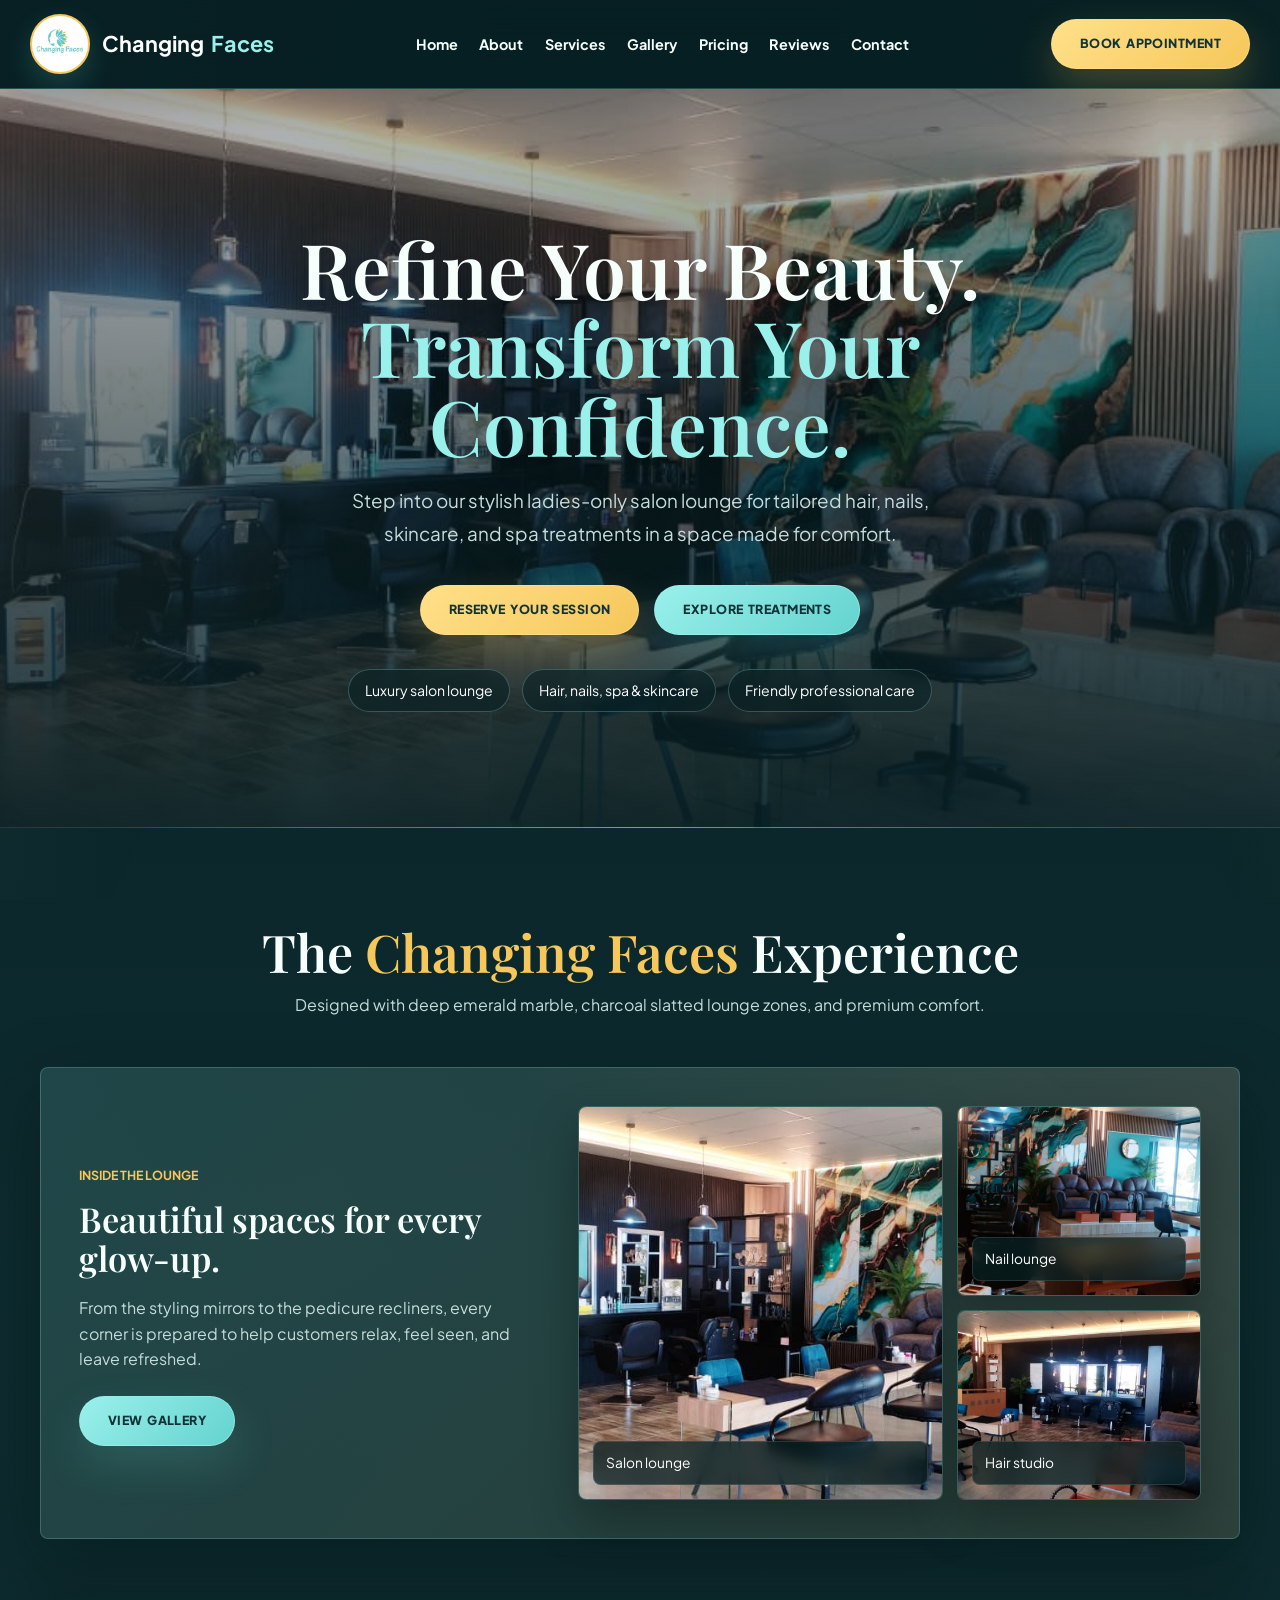
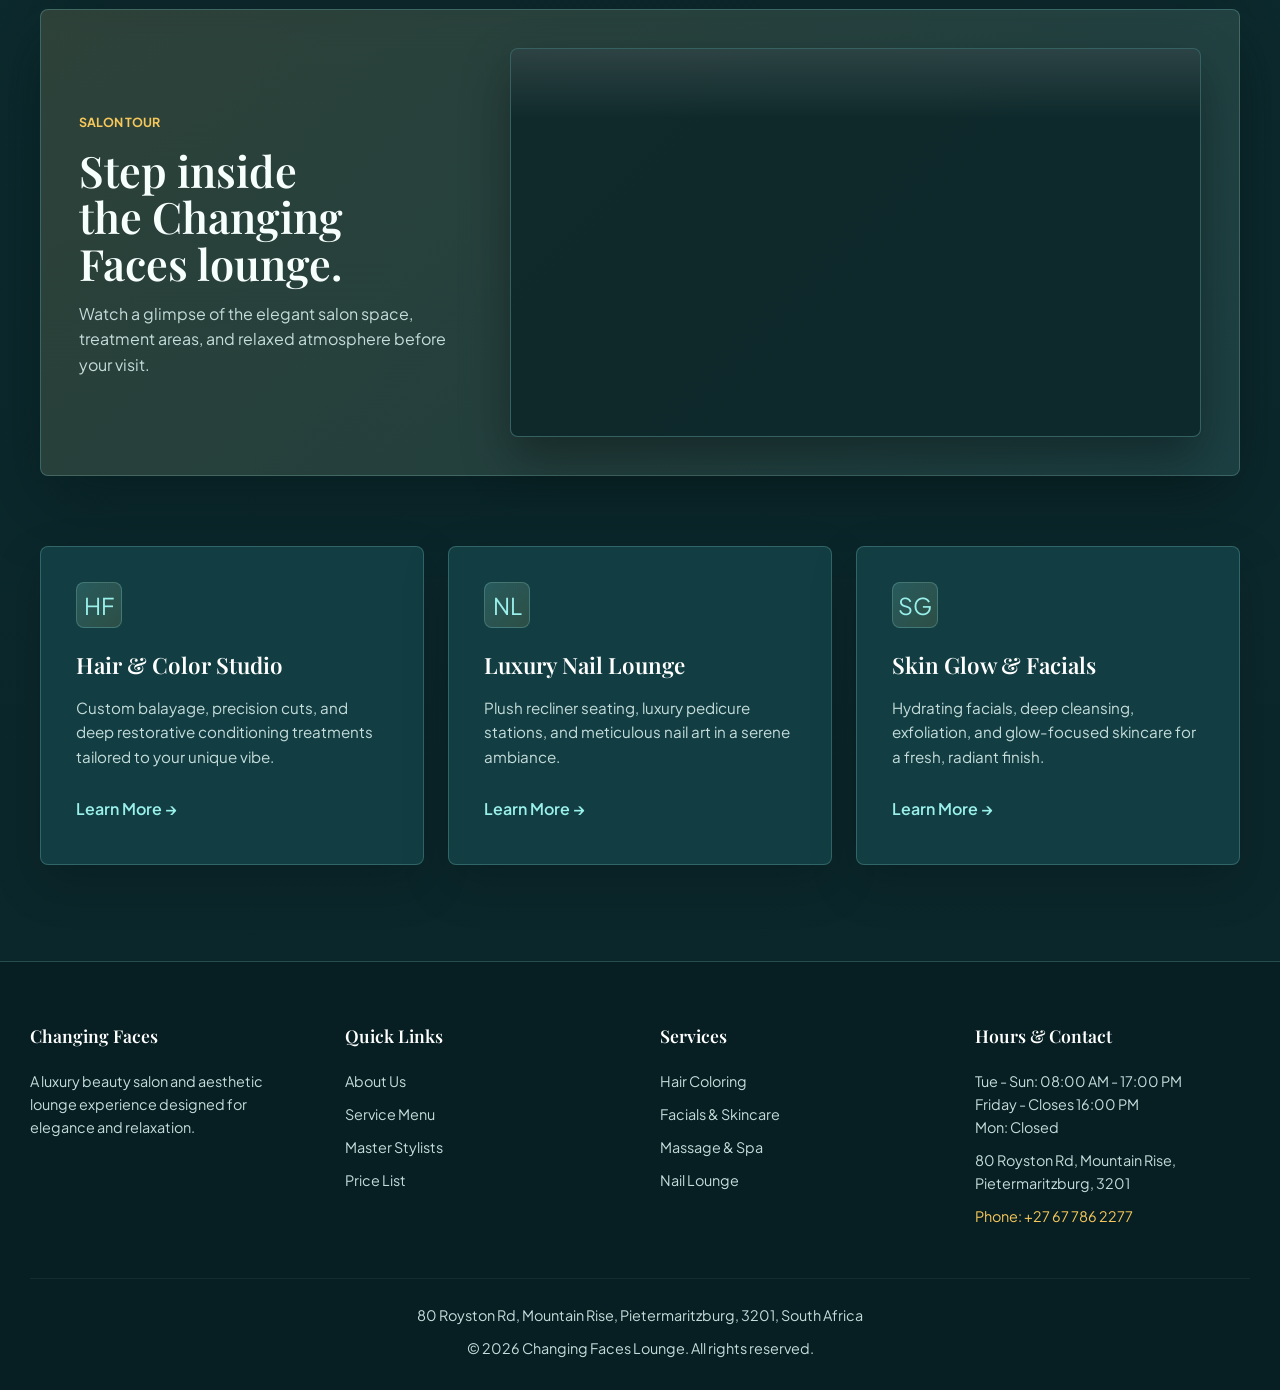
==== commit 7090be1a: "Update index.html" ====
--- a/index.html
+++ b/index.html
@@ -146,9 +146,9 @@
       </div>
       <div>
         <h4 class="footer-title">Hours & Contact</h4>
-        <p>Mon - Sat: 08:00 AM - 17:00 PM</p>
+        <p>Tue - Sun: 08:00 AM - 17:00 PM</p>
         <p>Friday - Closes 16:00 PM</p>
-        <p>Sun: Closed </p>
+        <p>Mon: Closed </p>
         <p style="margin-top: 10px;">80 Royston Rd, Mountain Rise, Pietermaritzburg, 3201</p>
         <p style="margin-top: 10px;" class="gold-text">Phone: +27 67 786 2277</p>
       </div>
--- a/styles.css
+++ b/styles.css
@@ -1072,3 +1072,112 @@
     transform: none;
   }
 }
+
+/* Client reviews */
+.reviews-hero {
+  min-height: min(570px, calc(100svh - 84px));
+  background-image:
+    linear-gradient(180deg, rgba(7, 31, 35, 0.38), rgba(7, 31, 35, 0.93)),
+    radial-gradient(circle at 50% 35%, rgba(246, 199, 90, 0.18), transparent 28%),
+    radial-gradient(circle at 20% 75%, rgba(100, 211, 207, 0.18), transparent 28%);
+}
+
+.reviews-kicker {
+  position: relative;
+  z-index: 1;
+  margin-bottom: 13px;
+  color: var(--teal-light);
+  font-size: 0.75rem;
+  font-weight: 800;
+  letter-spacing: 0.18em;
+  text-transform: uppercase;
+}
+
+.reviews-score {
+  position: relative;
+  z-index: 1;
+  display: inline-flex;
+  align-items: center;
+  gap: 12px;
+  padding: 10px 16px;
+  color: var(--text-muted);
+  background: rgba(7, 31, 35, 0.56);
+  border: 1px solid rgba(246, 199, 90, 0.3);
+  border-radius: 999px;
+  backdrop-filter: blur(12px);
+  font-size: 0.84rem;
+  font-weight: 700;
+}
+
+.reviews-score-stars,
+.review-stars { color: var(--accent-gold); letter-spacing: 0.08em; }
+
+.reviews-container { max-width: 1320px; }
+.reviews-intro { margin-bottom: 42px; text-align: center; }
+.reviews-intro .eyebrow { margin-bottom: 12px; }
+.reviews-intro .section-desc { margin-bottom: 0; }
+
+.reviews-grid {
+  display: grid;
+  grid-template-columns: repeat(3, minmax(0, 1fr));
+  gap: 20px;
+  align-items: start;
+}
+
+.review-card {
+  display: flex;
+  min-height: 278px;
+  flex-direction: column;
+  padding: 25px;
+  background:
+    linear-gradient(145deg, rgba(255, 255, 255, 0.065), rgba(255, 255, 255, 0.02)),
+    var(--bg-card);
+  border: 1px solid rgba(154, 240, 235, 0.2);
+  border-radius: 14px;
+  box-shadow: 0 18px 48px rgba(0, 0, 0, 0.18);
+  transition: var(--transition);
+}
+
+.review-card:hover {
+  transform: translateY(-5px);
+  border-color: rgba(246, 199, 90, 0.45);
+  box-shadow: 0 25px 60px rgba(0, 0, 0, 0.32);
+}
+
+.review-card-featured {
+  background:
+    linear-gradient(145deg, rgba(246, 199, 90, 0.14), rgba(100, 211, 207, 0.1)),
+    var(--bg-card);
+  border-color: rgba(246, 199, 90, 0.38);
+}
+
+.review-card-top { display: flex; align-items: flex-start; justify-content: space-between; margin-bottom: 12px; }
+.review-stars { font-size: 0.83rem; line-height: 1.5; }
+.review-mark { color: rgba(154, 240, 235, 0.42); font-family: Georgia, serif; font-size: 3.8rem; font-weight: 700; line-height: 0.65; }
+.review-card blockquote { margin: 0; color: #e7f5f3; font-size: 0.94rem; line-height: 1.72; }
+.review-card footer { display: flex; align-items: center; gap: 11px; margin-top: auto; padding-top: 22px; }
+.review-avatar { display: inline-flex; width: 34px; height: 34px; flex: 0 0 34px; align-items: center; justify-content: center; color: var(--teal-dark); background: linear-gradient(135deg, var(--teal-light), var(--accent-gold)); border-radius: 50%; font-size: 0.78rem; font-weight: 800; }
+.review-card cite { color: #fff; font-size: 0.86rem; font-style: normal; font-weight: 700; line-height: 1.3; }
+.review-card cite small { display: block; color: var(--text-muted); font-size: 0.72rem; font-weight: 500; }
+
+.reviews-cta {
+  margin-top: 58px;
+  padding: clamp(32px, 6vw, 62px);
+  text-align: center;
+  background: linear-gradient(135deg, rgba(100, 211, 207, 0.15), rgba(246, 199, 90, 0.13));
+  border: 1px solid var(--border-color);
+  border-radius: 14px;
+  box-shadow: var(--shadow-soft);
+}
+.reviews-cta h2 { margin-bottom: 13px; font-size: clamp(1.9rem, 4vw, 3rem); line-height: 1.1; }
+.reviews-cta p:not(.eyebrow) { max-width: 540px; margin: 0 auto 24px; color: var(--text-muted); }
+
+@media (max-width: 980px) { .reviews-grid { grid-template-columns: repeat(2, minmax(0, 1fr)); } }
+@media (max-width: 600px) {
+  .reviews-hero { min-height: auto; }
+  .reviews-score { gap: 8px; padding: 9px 12px; font-size: 0.76rem; }
+  .reviews-grid { grid-template-columns: 1fr; gap: 15px; }
+  .review-card { min-height: 0; padding: 22px 20px; border-radius: 12px; }
+  .review-card:hover { transform: none; }
+  .reviews-cta { margin-top: 40px; padding: 34px 20px; border-radius: 12px; }
+}
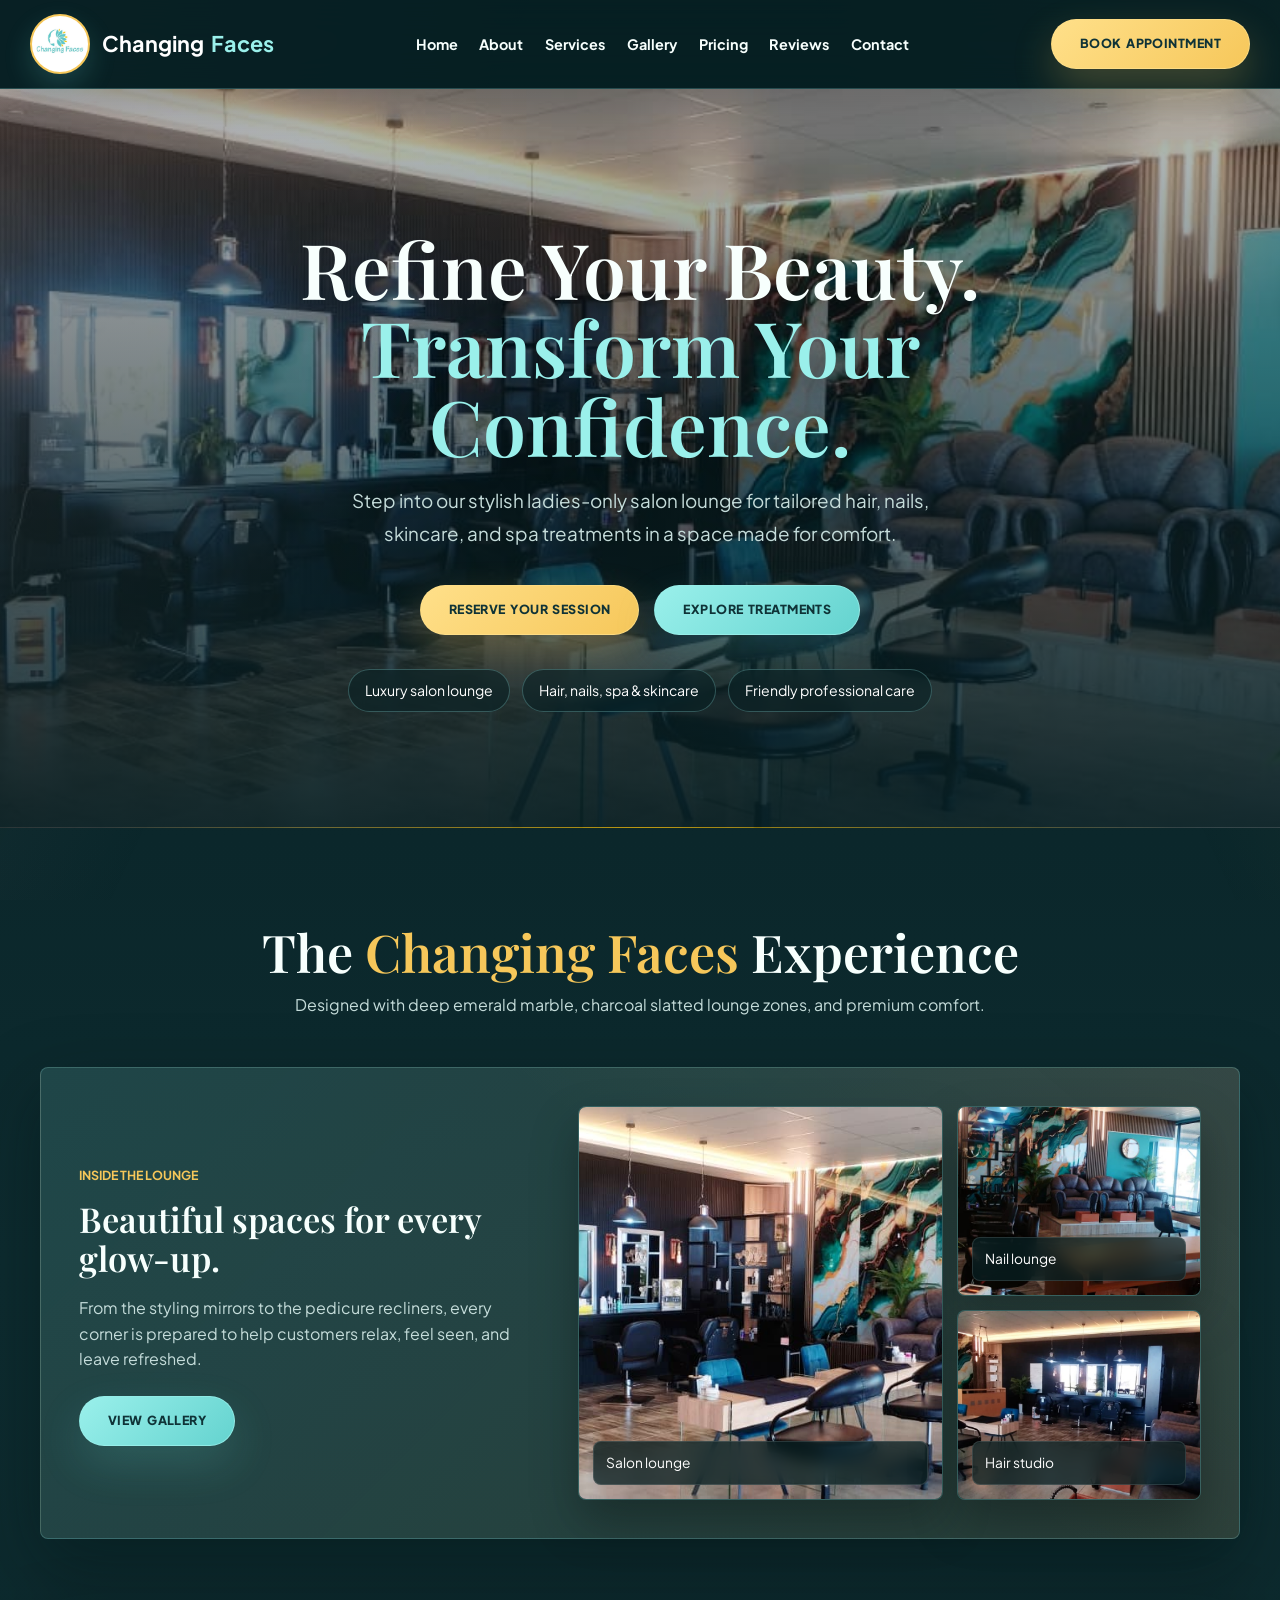
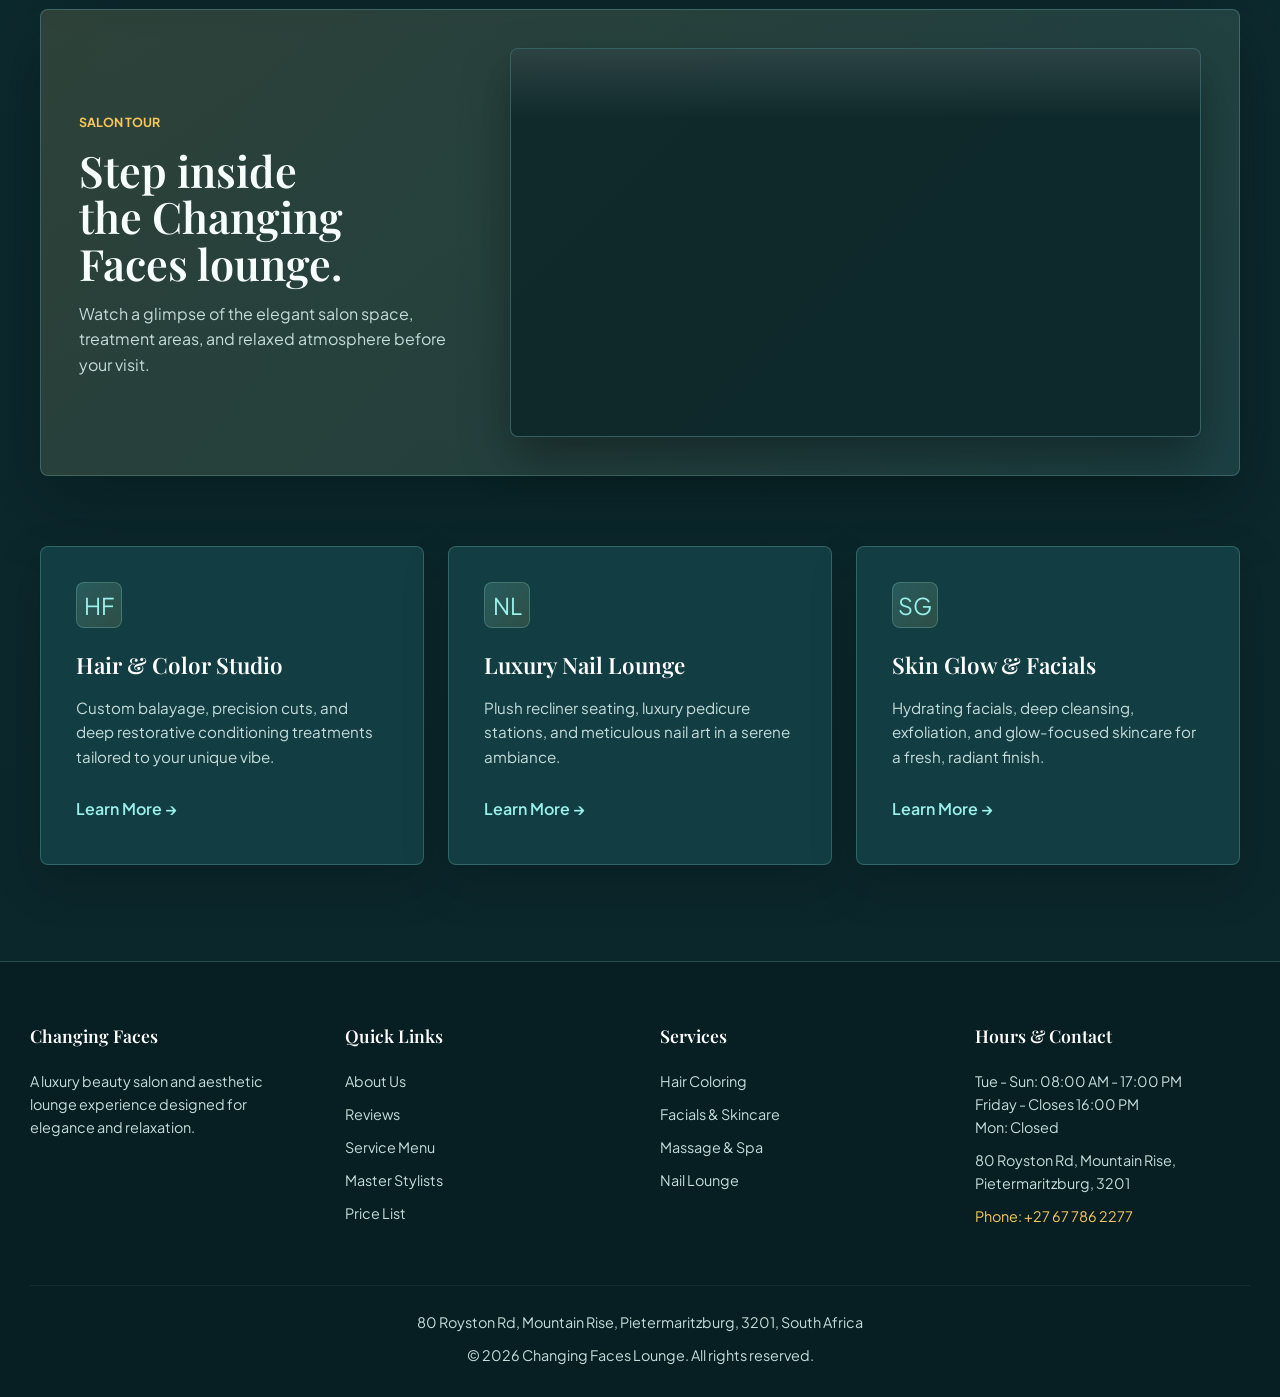
==== commit 41ab4bf2: "Update index.html" ====
--- a/index.html
+++ b/index.html
@@ -130,6 +130,7 @@
         <h4 class="footer-title">Quick Links</h4>
         <ul class="footer-links">
           <li><a href="about.html">About Us</a></li>
+          <li><a href="reviews.html">Reviews</a></li>
           <li><a href="services.html">Service Menu</a></li>
           <li><a href="team.html">Master Stylists</a></li>
           <li><a href="pricing.html">Price List</a></li>
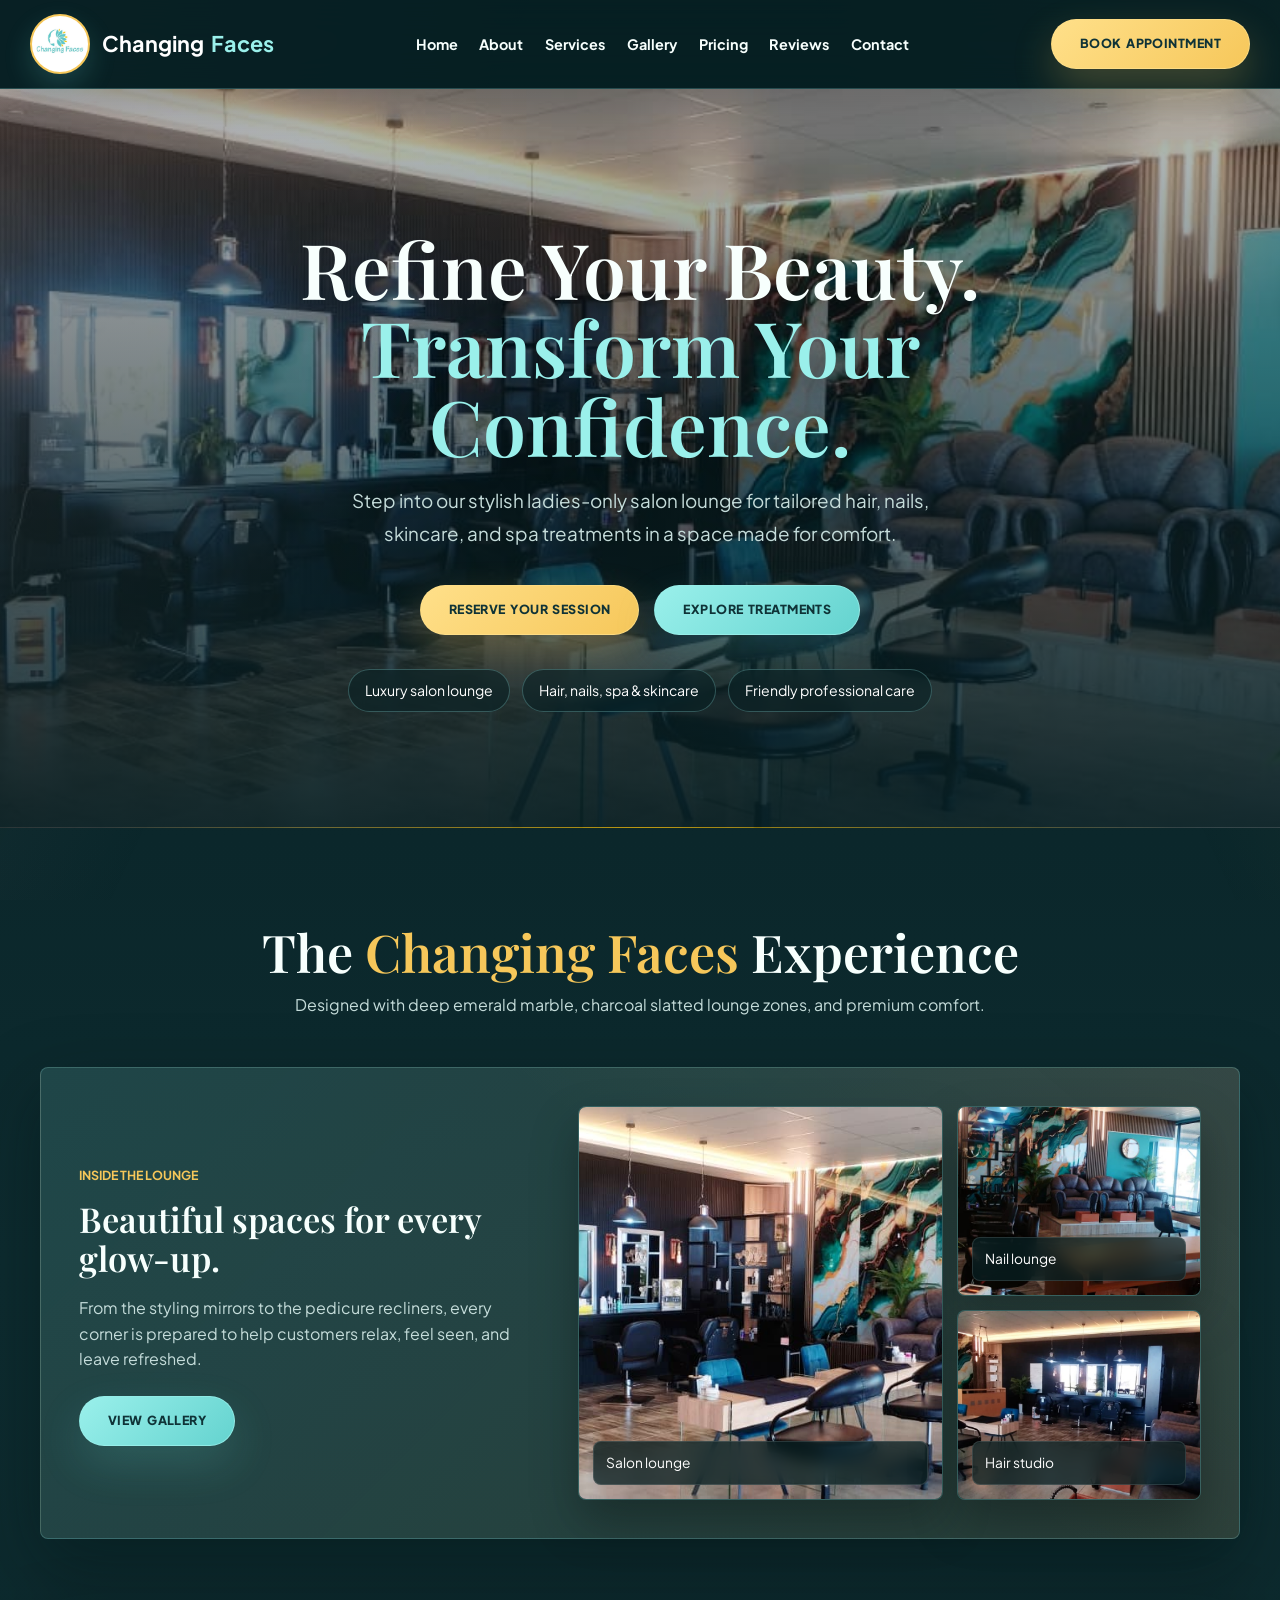
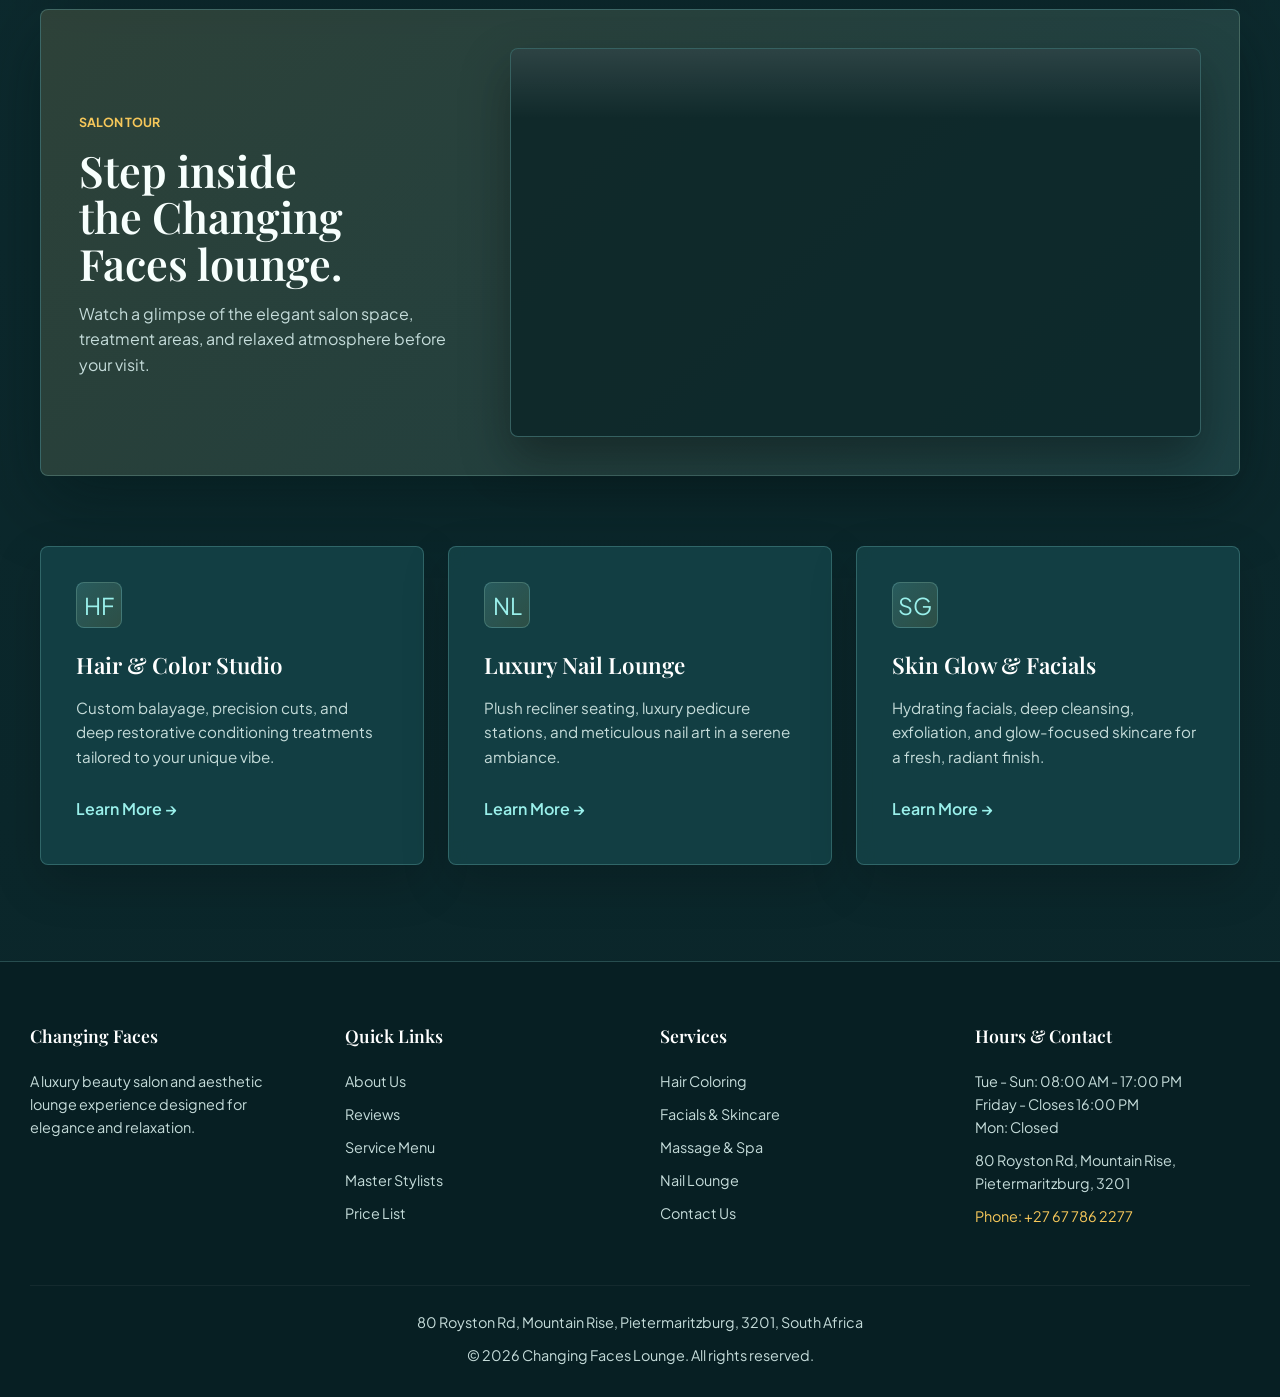
==== commit 911b18ba: "Update index.html" ====
--- a/index.html
+++ b/index.html
@@ -143,6 +143,7 @@
           <li><a href="facials-skincare.html">Facials & Skincare</a></li>
           <li><a href="massage-spa.html">Massage & Spa</a></li>
           <li><a href="nail-lounge.html">Nail Lounge</a></li>
+          <li><a href="contact.html">Contact Us</a></li>
         </ul>
       </div>
       <div>
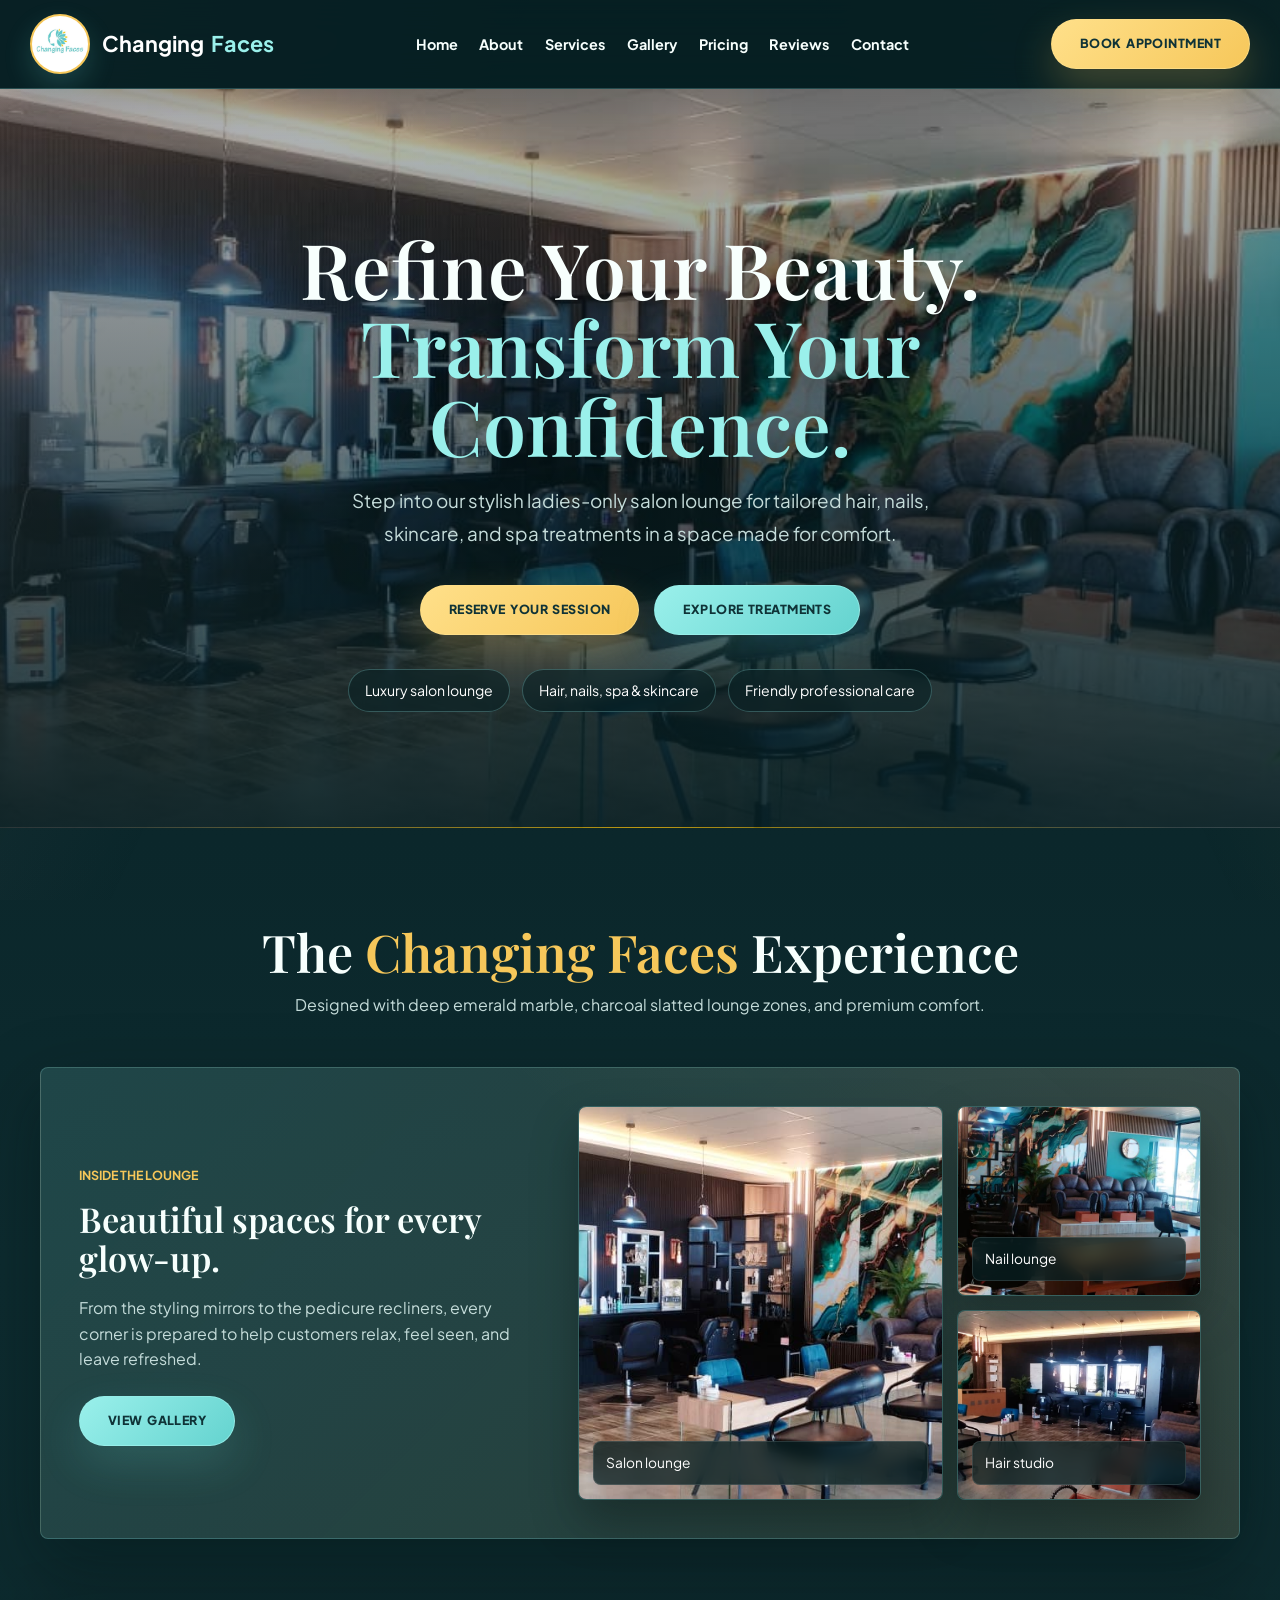
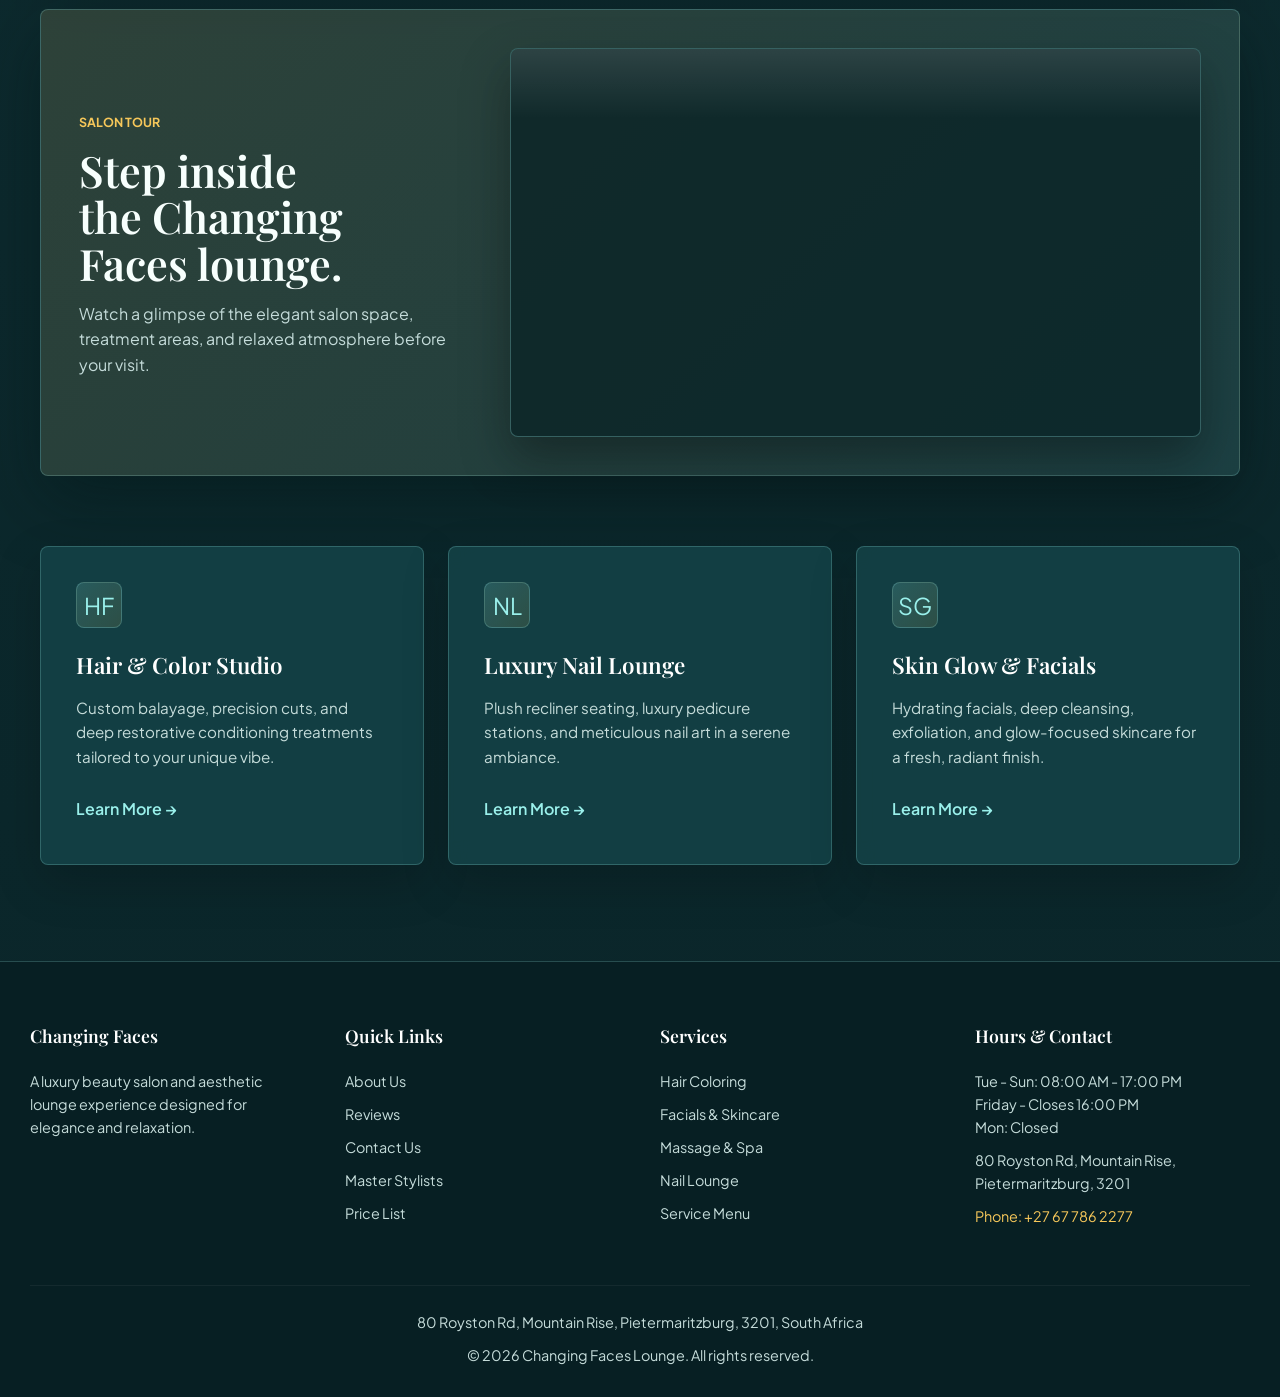
==== commit bade0373: "Update index.html" ====
--- a/index.html
+++ b/index.html
@@ -131,7 +131,7 @@
         <ul class="footer-links">
           <li><a href="about.html">About Us</a></li>
           <li><a href="reviews.html">Reviews</a></li>
-          <li><a href="services.html">Service Menu</a></li>
+          <li><a href="contact.html">Contact Us</a></li>
           <li><a href="team.html">Master Stylists</a></li>
           <li><a href="pricing.html">Price List</a></li>
         </ul>
@@ -143,7 +143,7 @@
           <li><a href="facials-skincare.html">Facials & Skincare</a></li>
           <li><a href="massage-spa.html">Massage & Spa</a></li>
           <li><a href="nail-lounge.html">Nail Lounge</a></li>
-          <li><a href="contact.html">Contact Us</a></li>
+          <li><a href="services.html">Service Menu</a></li>
         </ul>
       </div>
       <div>
